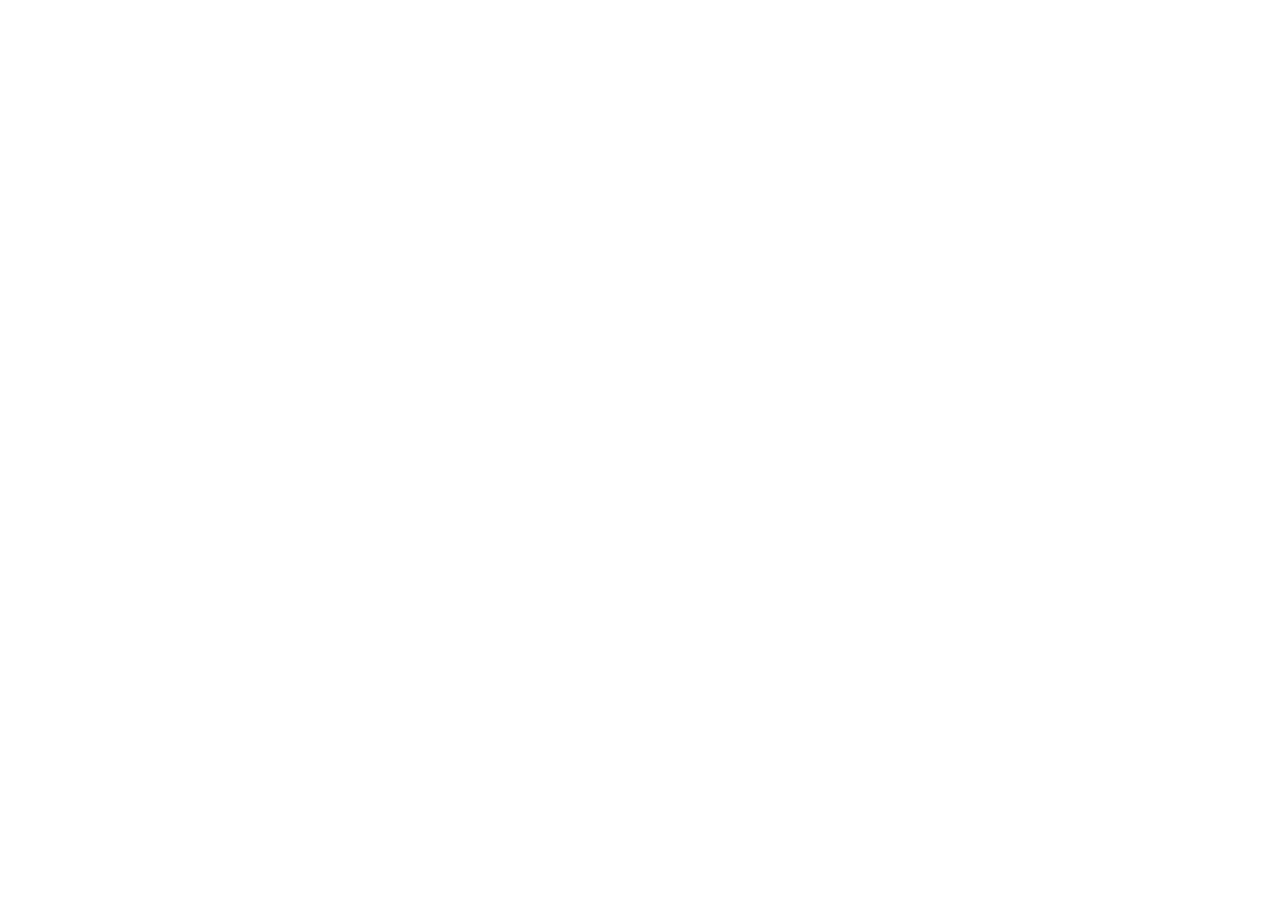
==== static/index.html @ ea294d24 "feat: initial release of HackBridge v2.0 with full 12-phase parity, documentation and Streamlit clou" ====
<!doctype html>
<html lang="en">
  <head>
    <meta charset="UTF-8" />
    <link rel="icon" type="image/svg+xml" href="/vite.svg" />
    <meta name="viewport" content="width=device-width, initial-scale=1.0" />
    <title>HackBridge - Multi-Stakeholder Hackathon Platform</title>
    <link rel="preconnect" href="https://fonts.googleapis.com">
    <link rel="preconnect" href="https://fonts.gstatic.com" crossorigin>
    <link href="https://fonts.googleapis.com/css2?family=Inter:wght@300;400;500;600;700;800&display=swap" rel="stylesheet">
    <script type="module" crossorigin src="/assets/index-BT5tP_Vg.js"></script>
    <link rel="stylesheet" crossorigin href="/assets/index-Bixvd-1F.css">
  </head>
  <body class="bg-slate-50 text-slate-900 antialiased font-sans">
    <div id="root"></div>
  </body>
</html>
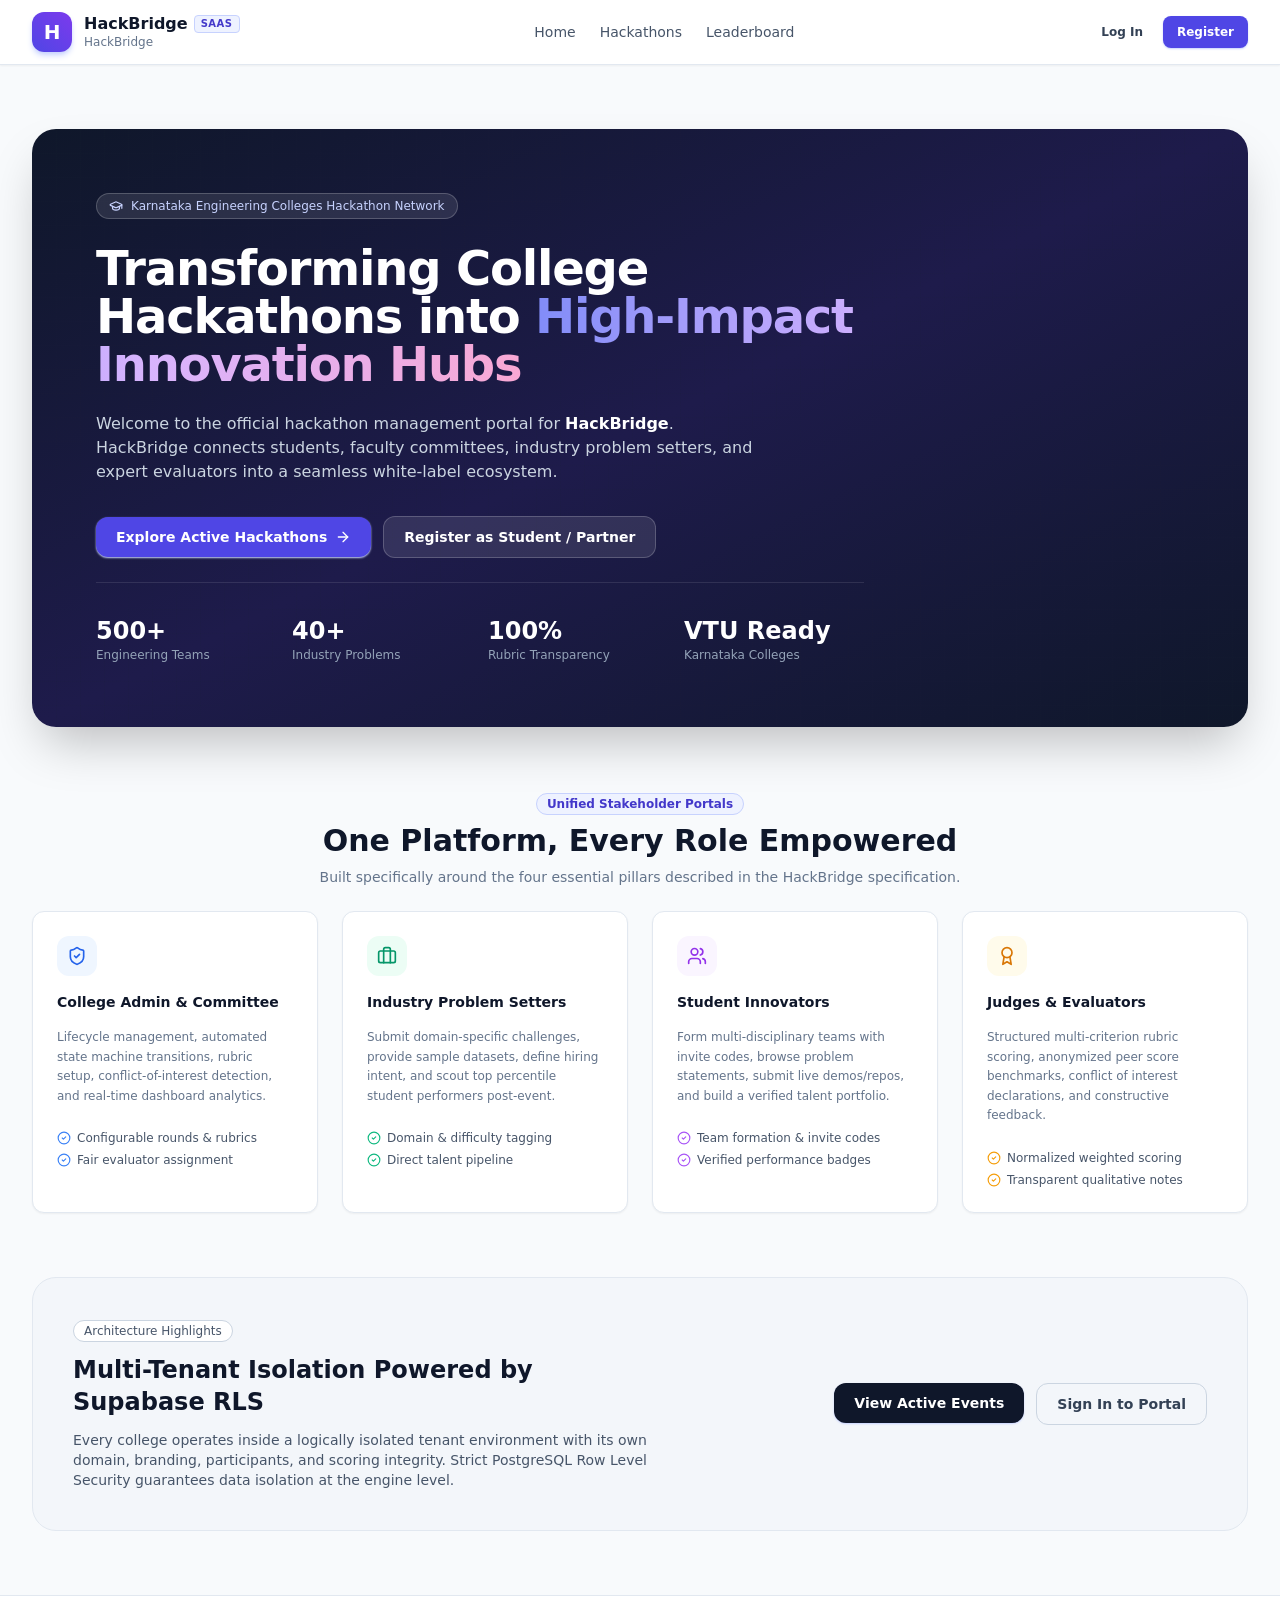
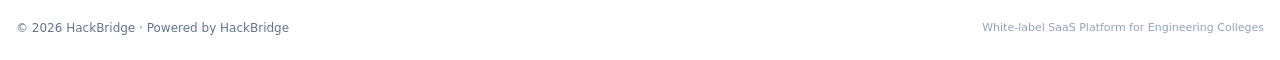
==== commit 40b7c492: "feat: make Streamlit app pure full-screen and resolve relative static assets" ====
--- a/static/index.html
+++ b/static/index.html
@@ -8,8 +8,8 @@
     <link rel="preconnect" href="https://fonts.googleapis.com">
     <link rel="preconnect" href="https://fonts.gstatic.com" crossorigin>
     <link href="https://fonts.googleapis.com/css2?family=Inter:wght@300;400;500;600;700;800&display=swap" rel="stylesheet">
-    <script type="module" crossorigin src="/assets/index-BT5tP_Vg.js"></script>
-    <link rel="stylesheet" crossorigin href="/assets/index-Bixvd-1F.css">
+    <script type="module" crossorigin src="./assets/index-COzjafPI.js"></script>
+    <link rel="stylesheet" crossorigin href="./assets/index-Bixvd-1F.css">
   </head>
   <body class="bg-slate-50 text-slate-900 antialiased font-sans">
     <div id="root"></div>
--- a/static/assets/index-Bixvd-1F.css
+++ b/static/assets/index-Bixvd-1F.css
@@ -0,0 +1 @@
+*,:before,:after{--tw-border-spacing-x: 0;--tw-border-spacing-y: 0;--tw-translate-x: 0;--tw-translate-y: 0;--tw-rotate: 0;--tw-skew-x: 0;--tw-skew-y: 0;--tw-scale-x: 1;--tw-scale-y: 1;--tw-pan-x: ;--tw-pan-y: ;--tw-pinch-zoom: ;--tw-scroll-snap-strictness: proximity;--tw-gradient-from-position: ;--tw-gradient-via-position: ;--tw-gradient-to-position: ;--tw-ordinal: ;--tw-slashed-zero: ;--tw-numeric-figure: ;--tw-numeric-spacing: ;--tw-numeric-fraction: ;--tw-ring-inset: ;--tw-ring-offset-width: 0px;--tw-ring-offset-color: #fff;--tw-ring-color: rgb(59 130 246 / .5);--tw-ring-offset-shadow: 0 0 #0000;--tw-ring-shadow: 0 0 #0000;--tw-shadow: 0 0 #0000;--tw-shadow-colored: 0 0 #0000;--tw-blur: ;--tw-brightness: ;--tw-contrast: ;--tw-grayscale: ;--tw-hue-rotate: ;--tw-invert: ;--tw-saturate: ;--tw-sepia: ;--tw-drop-shadow: ;--tw-backdrop-blur: ;--tw-backdrop-brightness: ;--tw-backdrop-contrast: ;--tw-backdrop-grayscale: ;--tw-backdrop-hue-rotate: ;--tw-backdrop-invert: ;--tw-backdrop-opacity: ;--tw-backdrop-saturate: ;--tw-backdrop-sepia: ;--tw-contain-size: ;--tw-contain-layout: ;--tw-contain-paint: ;--tw-contain-style: }::backdrop{--tw-border-spacing-x: 0;--tw-border-spacing-y: 0;--tw-translate-x: 0;--tw-translate-y: 0;--tw-rotate: 0;--tw-skew-x: 0;--tw-skew-y: 0;--tw-scale-x: 1;--tw-scale-y: 1;--tw-pan-x: ;--tw-pan-y: ;--tw-pinch-zoom: ;--tw-scroll-snap-strictness: proximity;--tw-gradient-from-position: ;--tw-gradient-via-position: ;--tw-gradient-to-position: ;--tw-ordinal: ;--tw-slashed-zero: ;--tw-numeric-figure: ;--tw-numeric-spacing: ;--tw-numeric-fraction: ;--tw-ring-inset: ;--tw-ring-offset-width: 0px;--tw-ring-offset-color: #fff;--tw-ring-color: rgb(59 130 246 / .5);--tw-ring-offset-shadow: 0 0 #0000;--tw-ring-shadow: 0 0 #0000;--tw-shadow: 0 0 #0000;--tw-shadow-colored: 0 0 #0000;--tw-blur: ;--tw-brightness: ;--tw-contrast: ;--tw-grayscale: ;--tw-hue-rotate: ;--tw-invert: ;--tw-saturate: ;--tw-sepia: ;--tw-drop-shadow: ;--tw-backdrop-blur: ;--tw-backdrop-brightness: ;--tw-backdrop-contrast: ;--tw-backdrop-grayscale: ;--tw-backdrop-hue-rotate: ;--tw-backdrop-invert: ;--tw-backdrop-opacity: ;--tw-backdrop-saturate: ;--tw-backdrop-sepia: ;--tw-contain-size: ;--tw-contain-layout: ;--tw-contain-paint: ;--tw-contain-style: }*,:before,:after{box-sizing:border-box;border-width:0;border-style:solid;border-color:#e5e7eb}:before,:after{--tw-content: ""}html,:host{line-height:1.5;-webkit-text-size-adjust:100%;-moz-tab-size:4;-o-tab-size:4;tab-size:4;font-family:ui-sans-serif,system-ui,sans-serif,"Apple Color Emoji","Segoe UI Emoji",Segoe UI Symbol,"Noto Color Emoji";font-feature-settings:normal;font-variation-settings:normal;-webkit-tap-highlight-color:transparent}body{margin:0;line-height:inherit}hr{height:0;color:inherit;border-top-width:1px}abbr:where([title]){-webkit-text-decoration:underline dotted;text-decoration:underline dotted}h1,h2,h3,h4,h5,h6{font-size:inherit;font-weight:inherit}a{color:inherit;text-decoration:inherit}b,strong{font-weight:bolder}code,kbd,samp,pre{font-family:ui-monospace,SFMono-Regular,Menlo,Monaco,Consolas,Liberation Mono,Courier New,monospace;font-feature-settings:normal;font-variation-settings:normal;font-size:1em}small{font-size:80%}sub,sup{font-size:75%;line-height:0;position:relative;vertical-align:baseline}sub{bottom:-.25em}sup{top:-.5em}table{text-indent:0;border-color:inherit;border-collapse:collapse}button,input,optgroup,select,textarea{font-family:inherit;font-feature-settings:inherit;font-variation-settings:inherit;font-size:100%;font-weight:inherit;line-height:inherit;letter-spacing:inherit;color:inherit;margin:0;padding:0}button,select{text-transform:none}button,input:where([type=button]),input:where([type=reset]),input:where([type=submit]){-webkit-appearance:button;background-color:transparent;background-image:none}:-moz-focusring{outline:auto}:-moz-ui-invalid{box-shadow:none}progress{vertical-align:baseline}::-webkit-inner-spin-button,::-webkit-outer-spin-button{height:auto}[type=search]{-webkit-appearance:textfield;outline-offset:-2px}::-webkit-search-decoration{-webkit-appearance:none}::-webkit-file-upload-button{-webkit-appearance:button;font:inherit}summary{display:list-item}blockquote,dl,dd,h1,h2,h3,h4,h5,h6,hr,figure,p,pre{margin:0}fieldset{margin:0;padding:0}legend{padding:0}ol,ul,menu{list-style:none;margin:0;padding:0}dialog{padding:0}textarea{resize:vertical}input::-moz-placeholder,textarea::-moz-placeholder{opacity:1;color:#9ca3af}input::placeholder,textarea::placeholder{opacity:1;color:#9ca3af}button,[role=button]{cursor:pointer}:disabled{cursor:default}img,svg,video,canvas,audio,iframe,embed,object{display:block;vertical-align:middle}img,video{max-width:100%;height:auto}[hidden]:where(:not([hidden=until-found])){display:none}.pointer-events-none{pointer-events:none}.visible{visibility:visible}.static{position:static}.fixed{position:fixed}.absolute{position:absolute}.relative{position:relative}.sticky{position:sticky}.inset-0{top:0;right:0;bottom:0;left:0}.-left-\[31px\]{left:-31px}.-top-4{top:-1rem}.-top-5{top:-1.25rem}.left-0{left:0}.left-1\/2{left:50%}.left-3{left:.75rem}.right-0{right:0}.right-1{right:.25rem}.top-0{top:0}.top-1{top:.25rem}.top-2\.5{top:.625rem}.isolate{isolation:isolate}.z-10{z-index:10}.z-30{z-index:30}.z-40{z-index:40}.z-50{z-index:50}.order-1{order:1}.order-2{order:2}.order-3{order:3}.mx-auto{margin-left:auto;margin-right:auto}.-mt-2{margin-top:-.5rem}.-mt-4{margin-top:-1rem}.mb-0\.5{margin-bottom:.125rem}.mb-1{margin-bottom:.25rem}.mb-1\.5{margin-bottom:.375rem}.mb-2{margin-bottom:.5rem}.mb-2\.5{margin-bottom:.625rem}.mb-3{margin-bottom:.75rem}.mb-4{margin-bottom:1rem}.mb-5{margin-bottom:1.25rem}.mb-6{margin-bottom:1.5rem}.ml-1{margin-left:.25rem}.ml-3{margin-left:.75rem}.mr-1{margin-right:.25rem}.mr-1\.5{margin-right:.375rem}.mt-0\.5{margin-top:.125rem}.mt-1{margin-top:.25rem}.mt-1\.5{margin-top:.375rem}.mt-2{margin-top:.5rem}.mt-3{margin-top:.75rem}.mt-4{margin-top:1rem}.mt-6{margin-top:1.5rem}.line-clamp-1{overflow:hidden;display:-webkit-box;-webkit-box-orient:vertical;-webkit-line-clamp:1}.line-clamp-2{overflow:hidden;display:-webkit-box;-webkit-box-orient:vertical;-webkit-line-clamp:2}.line-clamp-3{overflow:hidden;display:-webkit-box;-webkit-box-orient:vertical;-webkit-line-clamp:3}.block{display:block}.inline-block{display:inline-block}.inline{display:inline}.flex{display:flex}.inline-flex{display:inline-flex}.table{display:table}.grid{display:grid}.hidden{display:none}.h-1{height:.25rem}.h-10{height:2.5rem}.h-11{height:2.75rem}.h-12{height:3rem}.h-14{height:3.5rem}.h-16{height:4rem}.h-2{height:.5rem}.h-2\.5{height:.625rem}.h-20{height:5rem}.h-3{height:.75rem}.h-3\.5{height:.875rem}.h-4{height:1rem}.h-5{height:1.25rem}.h-6{height:1.5rem}.h-7{height:1.75rem}.h-8{height:2rem}.h-9{height:2.25rem}.h-96{height:24rem}.h-\[18px\]{height:18px}.h-full{height:100%}.max-h-80{max-height:20rem}.max-h-96{max-height:24rem}.max-h-\[75vh\]{max-height:75vh}.max-h-\[90vh\]{max-height:90vh}.min-h-\[400px\]{min-height:400px}.min-h-\[60vh\]{min-height:60vh}.min-h-\[70vh\]{min-height:70vh}.min-h-\[75vh\]{min-height:75vh}.min-h-\[80vh\]{min-height:80vh}.min-h-\[85vh\]{min-height:85vh}.min-h-\[calc\(100vh-4rem\)\]{min-height:calc(100vh - 4rem)}.min-h-screen{min-height:100vh}.w-10{width:2.5rem}.w-11{width:2.75rem}.w-12{width:3rem}.w-14{width:3.5rem}.w-16{width:4rem}.w-2{width:.5rem}.w-2\.5{width:.625rem}.w-20{width:5rem}.w-3{width:.75rem}.w-3\.5{width:.875rem}.w-4{width:1rem}.w-48{width:12rem}.w-5{width:1.25rem}.w-52{width:13rem}.w-56{width:14rem}.w-6{width:1.5rem}.w-60{width:15rem}.w-64{width:16rem}.w-7{width:1.75rem}.w-8{width:2rem}.w-80{width:20rem}.w-9{width:2.25rem}.w-96{width:24rem}.w-full{width:100%}.w-px{width:1px}.min-w-0{min-width:0px}.min-w-\[18px\]{min-width:18px}.min-w-\[200px\]{min-width:200px}.min-w-\[220px\]{min-width:220px}.max-w-2xl{max-width:42rem}.max-w-3xl{max-width:48rem}.max-w-4xl{max-width:56rem}.max-w-5xl{max-width:64rem}.max-w-6xl{max-width:72rem}.max-w-7xl{max-width:80rem}.max-w-\[120px\]{max-width:120px}.max-w-\[200px\]{max-width:200px}.max-w-lg{max-width:32rem}.max-w-md{max-width:28rem}.max-w-sm{max-width:24rem}.max-w-xl{max-width:36rem}.max-w-xs{max-width:20rem}.flex-1{flex:1 1 0%}.flex-shrink-0,.shrink-0{flex-shrink:0}.-translate-x-1\/2{--tw-translate-x: -50%;transform:translate(var(--tw-translate-x),var(--tw-translate-y)) rotate(var(--tw-rotate)) skew(var(--tw-skew-x)) skewY(var(--tw-skew-y)) scaleX(var(--tw-scale-x)) scaleY(var(--tw-scale-y))}.scale-\[0\.99\]{--tw-scale-x: .99;--tw-scale-y: .99;transform:translate(var(--tw-translate-x),var(--tw-translate-y)) rotate(var(--tw-rotate)) skew(var(--tw-skew-x)) skewY(var(--tw-skew-y)) scaleX(var(--tw-scale-x)) scaleY(var(--tw-scale-y))}@keyframes pulse{50%{opacity:.5}}.animate-pulse{animation:pulse 2s cubic-bezier(.4,0,.6,1) infinite}@keyframes spin{to{transform:rotate(360deg)}}.animate-spin{animation:spin 1s linear infinite}.cursor-not-allowed{cursor:not-allowed}.cursor-pointer{cursor:pointer}.select-none{-webkit-user-select:none;-moz-user-select:none;user-select:none}.list-inside{list-style-position:inside}.list-disc{list-style-type:disc}.grid-cols-1{grid-template-columns:repeat(1,minmax(0,1fr))}.grid-cols-2{grid-template-columns:repeat(2,minmax(0,1fr))}.grid-cols-3{grid-template-columns:repeat(3,minmax(0,1fr))}.grid-cols-4{grid-template-columns:repeat(4,minmax(0,1fr))}.flex-row{flex-direction:row}.flex-col{flex-direction:column}.flex-wrap{flex-wrap:wrap}.items-start{align-items:flex-start}.items-end{align-items:flex-end}.items-center{align-items:center}.items-baseline{align-items:baseline}.justify-end{justify-content:flex-end}.justify-center{justify-content:center}.justify-between{justify-content:space-between}.gap-0\.5{gap:.125rem}.gap-1{gap:.25rem}.gap-1\.5{gap:.375rem}.gap-2{gap:.5rem}.gap-2\.5{gap:.625rem}.gap-3{gap:.75rem}.gap-4{gap:1rem}.gap-5{gap:1.25rem}.gap-6{gap:1.5rem}.gap-8{gap:2rem}.gap-x-3{-moz-column-gap:.75rem;column-gap:.75rem}.gap-x-4{-moz-column-gap:1rem;column-gap:1rem}.gap-x-6{-moz-column-gap:1.5rem;column-gap:1.5rem}.gap-y-1{row-gap:.25rem}.gap-y-1\.5{row-gap:.375rem}.space-y-0\.5>:not([hidden])~:not([hidden]){--tw-space-y-reverse: 0;margin-top:calc(.125rem * calc(1 - var(--tw-space-y-reverse)));margin-bottom:calc(.125rem * var(--tw-space-y-reverse))}.space-y-1>:not([hidden])~:not([hidden]){--tw-space-y-reverse: 0;margin-top:calc(.25rem * calc(1 - var(--tw-space-y-reverse)));margin-bottom:calc(.25rem * var(--tw-space-y-reverse))}.space-y-1\.5>:not([hidden])~:not([hidden]){--tw-space-y-reverse: 0;margin-top:calc(.375rem * calc(1 - var(--tw-space-y-reverse)));margin-bottom:calc(.375rem * var(--tw-space-y-reverse))}.space-y-16>:not([hidden])~:not([hidden]){--tw-space-y-reverse: 0;margin-top:calc(4rem * calc(1 - var(--tw-space-y-reverse)));margin-bottom:calc(4rem * var(--tw-space-y-reverse))}.space-y-2>:not([hidden])~:not([hidden]){--tw-space-y-reverse: 0;margin-top:calc(.5rem * calc(1 - var(--tw-space-y-reverse)));margin-bottom:calc(.5rem * var(--tw-space-y-reverse))}.space-y-3>:not([hidden])~:not([hidden]){--tw-space-y-reverse: 0;margin-top:calc(.75rem * calc(1 - var(--tw-space-y-reverse)));margin-bottom:calc(.75rem * var(--tw-space-y-reverse))}.space-y-4>:not([hidden])~:not([hidden]){--tw-space-y-reverse: 0;margin-top:calc(1rem * calc(1 - var(--tw-space-y-reverse)));margin-bottom:calc(1rem * var(--tw-space-y-reverse))}.space-y-5>:not([hidden])~:not([hidden]){--tw-space-y-reverse: 0;margin-top:calc(1.25rem * calc(1 - var(--tw-space-y-reverse)));margin-bottom:calc(1.25rem * var(--tw-space-y-reverse))}.space-y-6>:not([hidden])~:not([hidden]){--tw-space-y-reverse: 0;margin-top:calc(1.5rem * calc(1 - var(--tw-space-y-reverse)));margin-bottom:calc(1.5rem * var(--tw-space-y-reverse))}.space-y-8>:not([hidden])~:not([hidden]){--tw-space-y-reverse: 0;margin-top:calc(2rem * calc(1 - var(--tw-space-y-reverse)));margin-bottom:calc(2rem * var(--tw-space-y-reverse))}.divide-y>:not([hidden])~:not([hidden]){--tw-divide-y-reverse: 0;border-top-width:calc(1px * calc(1 - var(--tw-divide-y-reverse)));border-bottom-width:calc(1px * var(--tw-divide-y-reverse))}.divide-slate-100>:not([hidden])~:not([hidden]){--tw-divide-opacity: 1;border-color:rgb(241 245 249 / var(--tw-divide-opacity, 1))}.self-center{align-self:center}.overflow-hidden{overflow:hidden}.overflow-x-auto{overflow-x:auto}.overflow-y-auto{overflow-y:auto}.truncate{overflow:hidden;text-overflow:ellipsis;white-space:nowrap}.whitespace-nowrap{white-space:nowrap}.whitespace-pre-line{white-space:pre-line}.whitespace-pre-wrap{white-space:pre-wrap}.break-words{overflow-wrap:break-word}.rounded{border-radius:.25rem}.rounded-2xl{border-radius:1rem}.rounded-3xl{border-radius:1.5rem}.rounded-full{border-radius:9999px}.rounded-lg{border-radius:.5rem}.rounded-md{border-radius:.375rem}.rounded-xl{border-radius:.75rem}.border{border-width:1px}.border-0{border-width:0px}.border-2{border-width:2px}.border-4{border-width:4px}.border-b{border-bottom-width:1px}.border-b-2{border-bottom-width:2px}.border-l{border-left-width:1px}.border-l-2{border-left-width:2px}.border-r{border-right-width:1px}.border-t{border-top-width:1px}.border-dashed{border-style:dashed}.border-amber-100{--tw-border-opacity: 1;border-color:rgb(254 243 199 / var(--tw-border-opacity, 1))}.border-amber-200{--tw-border-opacity: 1;border-color:rgb(253 230 138 / var(--tw-border-opacity, 1))}.border-amber-200\/70{border-color:#fde68ab3}.border-amber-200\/80{border-color:#fde68acc}.border-amber-300{--tw-border-opacity: 1;border-color:rgb(252 211 77 / var(--tw-border-opacity, 1))}.border-amber-400{--tw-border-opacity: 1;border-color:rgb(251 191 36 / var(--tw-border-opacity, 1))}.border-amber-500{--tw-border-opacity: 1;border-color:rgb(245 158 11 / var(--tw-border-opacity, 1))}.border-amber-500\/30{border-color:#f59e0b4d}.border-amber-600\/30{border-color:#d977064d}.border-blue-200{--tw-border-opacity: 1;border-color:rgb(191 219 254 / var(--tw-border-opacity, 1))}.border-blue-500\/30{border-color:#3b82f64d}.border-current{border-color:currentColor}.border-emerald-100{--tw-border-opacity: 1;border-color:rgb(209 250 229 / var(--tw-border-opacity, 1))}.border-emerald-200{--tw-border-opacity: 1;border-color:rgb(167 243 208 / var(--tw-border-opacity, 1))}.border-emerald-200\/60{border-color:#a7f3d099}.border-emerald-300{--tw-border-opacity: 1;border-color:rgb(110 231 183 / var(--tw-border-opacity, 1))}.border-emerald-500\/30{border-color:#10b9814d}.border-emerald-600{--tw-border-opacity: 1;border-color:rgb(5 150 105 / var(--tw-border-opacity, 1))}.border-gray-200{--tw-border-opacity: 1;border-color:rgb(229 231 235 / var(--tw-border-opacity, 1))}.border-gray-300{--tw-border-opacity: 1;border-color:rgb(209 213 219 / var(--tw-border-opacity, 1))}.border-indigo-100{--tw-border-opacity: 1;border-color:rgb(224 231 255 / var(--tw-border-opacity, 1))}.border-indigo-200{--tw-border-opacity: 1;border-color:rgb(199 210 254 / var(--tw-border-opacity, 1))}.border-indigo-300{--tw-border-opacity: 1;border-color:rgb(165 180 252 / var(--tw-border-opacity, 1))}.border-indigo-500{--tw-border-opacity: 1;border-color:rgb(99 102 241 / var(--tw-border-opacity, 1))}.border-indigo-600{--tw-border-opacity: 1;border-color:rgb(79 70 229 / var(--tw-border-opacity, 1))}.border-purple-200{--tw-border-opacity: 1;border-color:rgb(233 213 255 / var(--tw-border-opacity, 1))}.border-rose-200{--tw-border-opacity: 1;border-color:rgb(254 205 211 / var(--tw-border-opacity, 1))}.border-rose-300{--tw-border-opacity: 1;border-color:rgb(253 164 175 / var(--tw-border-opacity, 1))}.border-rose-500\/30{border-color:#f43f5e4d}.border-rose-600{--tw-border-opacity: 1;border-color:rgb(225 29 72 / var(--tw-border-opacity, 1))}.border-slate-100{--tw-border-opacity: 1;border-color:rgb(241 245 249 / var(--tw-border-opacity, 1))}.border-slate-200{--tw-border-opacity: 1;border-color:rgb(226 232 240 / var(--tw-border-opacity, 1))}.border-slate-200\/80{border-color:#e2e8f0cc}.border-slate-200\/90{border-color:#e2e8f0e6}.border-slate-300{--tw-border-opacity: 1;border-color:rgb(203 213 225 / var(--tw-border-opacity, 1))}.border-slate-400{--tw-border-opacity: 1;border-color:rgb(148 163 184 / var(--tw-border-opacity, 1))}.border-slate-600{--tw-border-opacity: 1;border-color:rgb(71 85 105 / var(--tw-border-opacity, 1))}.border-slate-800{--tw-border-opacity: 1;border-color:rgb(30 41 59 / var(--tw-border-opacity, 1))}.border-transparent{border-color:transparent}.border-white{--tw-border-opacity: 1;border-color:rgb(255 255 255 / var(--tw-border-opacity, 1))}.border-white\/10{border-color:#ffffff1a}.border-white\/15{border-color:#ffffff26}.border-white\/20{border-color:#fff3}.border-white\/30{border-color:#ffffff4d}.border-t-transparent{border-top-color:transparent}.bg-amber-100{--tw-bg-opacity: 1;background-color:rgb(254 243 199 / var(--tw-bg-opacity, 1))}.bg-amber-100\/80{background-color:#fef3c7cc}.bg-amber-100\/90{background-color:#fef3c7e6}.bg-amber-50{--tw-bg-opacity: 1;background-color:rgb(255 251 235 / var(--tw-bg-opacity, 1))}.bg-amber-50\/20{background-color:#fffbeb33}.bg-amber-50\/50{background-color:#fffbeb80}.bg-amber-500{--tw-bg-opacity: 1;background-color:rgb(245 158 11 / var(--tw-bg-opacity, 1))}.bg-amber-500\/10{background-color:#f59e0b1a}.bg-amber-600{--tw-bg-opacity: 1;background-color:rgb(217 119 6 / var(--tw-bg-opacity, 1))}.bg-amber-700\/10{background-color:#b453091a}.bg-blue-50{--tw-bg-opacity: 1;background-color:rgb(239 246 255 / var(--tw-bg-opacity, 1))}.bg-blue-500\/10{background-color:#3b82f61a}.bg-emerald-100{--tw-bg-opacity: 1;background-color:rgb(209 250 229 / var(--tw-bg-opacity, 1))}.bg-emerald-50{--tw-bg-opacity: 1;background-color:rgb(236 253 245 / var(--tw-bg-opacity, 1))}.bg-emerald-50\/40{background-color:#ecfdf566}.bg-emerald-500{--tw-bg-opacity: 1;background-color:rgb(16 185 129 / var(--tw-bg-opacity, 1))}.bg-emerald-500\/20{background-color:#10b98133}.bg-emerald-600{--tw-bg-opacity: 1;background-color:rgb(5 150 105 / var(--tw-bg-opacity, 1))}.bg-gray-100{--tw-bg-opacity: 1;background-color:rgb(243 244 246 / var(--tw-bg-opacity, 1))}.bg-gray-200{--tw-bg-opacity: 1;background-color:rgb(229 231 235 / var(--tw-bg-opacity, 1))}.bg-gray-50\/50{background-color:#f9fafb80}.bg-indigo-100{--tw-bg-opacity: 1;background-color:rgb(224 231 255 / var(--tw-bg-opacity, 1))}.bg-indigo-50{--tw-bg-opacity: 1;background-color:rgb(238 242 255 / var(--tw-bg-opacity, 1))}.bg-indigo-50\/20{background-color:#eef2ff33}.bg-indigo-50\/40{background-color:#eef2ff66}.bg-indigo-50\/50{background-color:#eef2ff80}.bg-indigo-50\/60{background-color:#eef2ff99}.bg-indigo-50\/70{background-color:#eef2ffb3}.bg-indigo-50\/80{background-color:#eef2ffcc}.bg-indigo-500{--tw-bg-opacity: 1;background-color:rgb(99 102 241 / var(--tw-bg-opacity, 1))}.bg-indigo-500\/10{background-color:#6366f11a}.bg-indigo-600{--tw-bg-opacity: 1;background-color:rgb(79 70 229 / var(--tw-bg-opacity, 1))}.bg-purple-100{--tw-bg-opacity: 1;background-color:rgb(243 232 255 / var(--tw-bg-opacity, 1))}.bg-purple-50{--tw-bg-opacity: 1;background-color:rgb(250 245 255 / var(--tw-bg-opacity, 1))}.bg-rose-100{--tw-bg-opacity: 1;background-color:rgb(255 228 230 / var(--tw-bg-opacity, 1))}.bg-rose-50{--tw-bg-opacity: 1;background-color:rgb(255 241 242 / var(--tw-bg-opacity, 1))}.bg-rose-50\/50{background-color:#fff1f280}.bg-rose-600{--tw-bg-opacity: 1;background-color:rgb(225 29 72 / var(--tw-bg-opacity, 1))}.bg-slate-100{--tw-bg-opacity: 1;background-color:rgb(241 245 249 / var(--tw-bg-opacity, 1))}.bg-slate-100\/70{background-color:#f1f5f9b3}.bg-slate-200{--tw-bg-opacity: 1;background-color:rgb(226 232 240 / var(--tw-bg-opacity, 1))}.bg-slate-300{--tw-bg-opacity: 1;background-color:rgb(203 213 225 / var(--tw-bg-opacity, 1))}.bg-slate-50{--tw-bg-opacity: 1;background-color:rgb(248 250 252 / var(--tw-bg-opacity, 1))}.bg-slate-50\/50{background-color:#f8fafc80}.bg-slate-50\/60{background-color:#f8fafc99}.bg-slate-50\/80{background-color:#f8fafccc}.bg-slate-800{--tw-bg-opacity: 1;background-color:rgb(30 41 59 / var(--tw-bg-opacity, 1))}.bg-slate-900{--tw-bg-opacity: 1;background-color:rgb(15 23 42 / var(--tw-bg-opacity, 1))}.bg-slate-900\/50{background-color:#0f172a80}.bg-slate-900\/60{background-color:#0f172a99}.bg-slate-950{--tw-bg-opacity: 1;background-color:rgb(2 6 23 / var(--tw-bg-opacity, 1))}.bg-transparent{background-color:transparent}.bg-white{--tw-bg-opacity: 1;background-color:rgb(255 255 255 / var(--tw-bg-opacity, 1))}.bg-white\/10{background-color:#ffffff1a}.bg-white\/20{background-color:#fff3}.bg-white\/5{background-color:#ffffff0d}.bg-white\/95{background-color:#fffffff2}.bg-\[linear-gradient\(to_right\,\#1f293710_1px\,transparent_1px\)\,linear-gradient\(to_bottom\,\#1f293710_1px\,transparent_1px\)\]{background-image:linear-gradient(to right,#1f293710 1px,transparent 1px),linear-gradient(to bottom,#1f293710 1px,transparent 1px)}.bg-gradient-to-b{background-image:linear-gradient(to bottom,var(--tw-gradient-stops))}.bg-gradient-to-br{background-image:linear-gradient(to bottom right,var(--tw-gradient-stops))}.bg-gradient-to-r{background-image:linear-gradient(to right,var(--tw-gradient-stops))}.bg-gradient-to-tr{background-image:linear-gradient(to top right,var(--tw-gradient-stops))}.from-amber-400{--tw-gradient-from: #fbbf24 var(--tw-gradient-from-position);--tw-gradient-to: rgb(251 191 36 / 0) var(--tw-gradient-to-position);--tw-gradient-stops: var(--tw-gradient-from), var(--tw-gradient-to)}.from-amber-500{--tw-gradient-from: #f59e0b var(--tw-gradient-from-position);--tw-gradient-to: rgb(245 158 11 / 0) var(--tw-gradient-to-position);--tw-gradient-stops: var(--tw-gradient-from), var(--tw-gradient-to)}.from-amber-500\/10{--tw-gradient-from: rgb(245 158 11 / .1) var(--tw-gradient-from-position);--tw-gradient-to: rgb(245 158 11 / 0) var(--tw-gradient-to-position);--tw-gradient-stops: var(--tw-gradient-from), var(--tw-gradient-to)}.from-indigo-400{--tw-gradient-from: #818cf8 var(--tw-gradient-from-position);--tw-gradient-to: rgb(129 140 248 / 0) var(--tw-gradient-to-position);--tw-gradient-stops: var(--tw-gradient-from), var(--tw-gradient-to)}.from-indigo-50{--tw-gradient-from: #eef2ff var(--tw-gradient-from-position);--tw-gradient-to: rgb(238 242 255 / 0) var(--tw-gradient-to-position);--tw-gradient-stops: var(--tw-gradient-from), var(--tw-gradient-to)}.from-indigo-50\/70{--tw-gradient-from: rgb(238 242 255 / .7) var(--tw-gradient-from-position);--tw-gradient-to: rgb(238 242 255 / 0) var(--tw-gradient-to-position);--tw-gradient-stops: var(--tw-gradient-from), var(--tw-gradient-to)}.from-indigo-500{--tw-gradient-from: #6366f1 var(--tw-gradient-from-position);--tw-gradient-to: rgb(99 102 241 / 0) var(--tw-gradient-to-position);--tw-gradient-stops: var(--tw-gradient-from), var(--tw-gradient-to)}.from-indigo-600{--tw-gradient-from: #4f46e5 var(--tw-gradient-from-position);--tw-gradient-to: rgb(79 70 229 / 0) var(--tw-gradient-to-position);--tw-gradient-stops: var(--tw-gradient-from), var(--tw-gradient-to)}.from-indigo-900{--tw-gradient-from: #312e81 var(--tw-gradient-from-position);--tw-gradient-to: rgb(49 46 129 / 0) var(--tw-gradient-to-position);--tw-gradient-stops: var(--tw-gradient-from), var(--tw-gradient-to)}.from-slate-900{--tw-gradient-from: #0f172a var(--tw-gradient-from-position);--tw-gradient-to: rgb(15 23 42 / 0) var(--tw-gradient-to-position);--tw-gradient-stops: var(--tw-gradient-from), var(--tw-gradient-to)}.via-indigo-800{--tw-gradient-to: rgb(55 48 163 / 0) var(--tw-gradient-to-position);--tw-gradient-stops: var(--tw-gradient-from), #3730a3 var(--tw-gradient-via-position), var(--tw-gradient-to)}.via-indigo-950{--tw-gradient-to: rgb(30 27 75 / 0) var(--tw-gradient-to-position);--tw-gradient-stops: var(--tw-gradient-from), #1e1b4b var(--tw-gradient-via-position), var(--tw-gradient-to)}.via-purple-300{--tw-gradient-to: rgb(216 180 254 / 0) var(--tw-gradient-to-position);--tw-gradient-stops: var(--tw-gradient-from), #d8b4fe var(--tw-gradient-via-position), var(--tw-gradient-to)}.via-white{--tw-gradient-to: rgb(255 255 255 / 0) var(--tw-gradient-to-position);--tw-gradient-stops: var(--tw-gradient-from), #fff var(--tw-gradient-via-position), var(--tw-gradient-to)}.to-amber-400{--tw-gradient-to: #fbbf24 var(--tw-gradient-to-position)}.to-amber-50\/40{--tw-gradient-to: rgb(255 251 235 / .4) var(--tw-gradient-to-position)}.to-amber-500{--tw-gradient-to: #f59e0b var(--tw-gradient-to-position)}.to-amber-600{--tw-gradient-to: #d97706 var(--tw-gradient-to-position)}.to-indigo-950{--tw-gradient-to: #1e1b4b var(--tw-gradient-to-position)}.to-pink-300{--tw-gradient-to: #f9a8d4 var(--tw-gradient-to-position)}.to-purple-50\/50{--tw-gradient-to: rgb(250 245 255 / .5) var(--tw-gradient-to-position)}.to-slate-900{--tw-gradient-to: #0f172a var(--tw-gradient-to-position)}.to-violet-600{--tw-gradient-to: #7c3aed var(--tw-gradient-to-position)}.to-white{--tw-gradient-to: #fff var(--tw-gradient-to-position)}.bg-\[size\:24px_24px\]{background-size:24px 24px}.bg-clip-text{-webkit-background-clip:text;background-clip:text}.object-cover{-o-object-fit:cover;object-fit:cover}.p-0{padding:0}.p-1{padding:.25rem}.p-1\.5{padding:.375rem}.p-10{padding:2.5rem}.p-12{padding:3rem}.p-16{padding:4rem}.p-2{padding:.5rem}.p-2\.5{padding:.625rem}.p-3{padding:.75rem}.p-3\.5{padding:.875rem}.p-4{padding:1rem}.p-5{padding:1.25rem}.p-6{padding:1.5rem}.p-7{padding:1.75rem}.p-8{padding:2rem}.px-1{padding-left:.25rem;padding-right:.25rem}.px-1\.5{padding-left:.375rem;padding-right:.375rem}.px-2{padding-left:.5rem;padding-right:.5rem}.px-2\.5{padding-left:.625rem;padding-right:.625rem}.px-3{padding-left:.75rem;padding-right:.75rem}.px-3\.5{padding-left:.875rem;padding-right:.875rem}.px-4{padding-left:1rem;padding-right:1rem}.px-5{padding-left:1.25rem;padding-right:1.25rem}.px-6{padding-left:1.5rem;padding-right:1.5rem}.py-0\.5{padding-top:.125rem;padding-bottom:.125rem}.py-1{padding-top:.25rem;padding-bottom:.25rem}.py-1\.5{padding-top:.375rem;padding-bottom:.375rem}.py-12{padding-top:3rem;padding-bottom:3rem}.py-16{padding-top:4rem;padding-bottom:4rem}.py-2{padding-top:.5rem;padding-bottom:.5rem}.py-2\.5{padding-top:.625rem;padding-bottom:.625rem}.py-3{padding-top:.75rem;padding-bottom:.75rem}.py-3\.5{padding-top:.875rem;padding-bottom:.875rem}.py-4{padding-top:1rem;padding-bottom:1rem}.py-6{padding-top:1.5rem;padding-bottom:1.5rem}.py-8{padding-top:2rem;padding-bottom:2rem}.pb-1{padding-bottom:.25rem}.pb-12{padding-bottom:3rem}.pb-16{padding-bottom:4rem}.pb-2{padding-bottom:.5rem}.pb-20{padding-bottom:5rem}.pb-3{padding-bottom:.75rem}.pb-4{padding-bottom:1rem}.pb-5{padding-bottom:1.25rem}.pb-6{padding-bottom:1.5rem}.pl-3{padding-left:.75rem}.pl-6{padding-left:1.5rem}.pl-8{padding-left:2rem}.pl-9{padding-left:2.25rem}.pt-0{padding-top:0}.pt-1{padding-top:.25rem}.pt-2{padding-top:.5rem}.pt-3{padding-top:.75rem}.pt-4{padding-top:1rem}.pt-5{padding-top:1.25rem}.pt-8{padding-top:2rem}.text-left{text-align:left}.text-center{text-align:center}.text-right{text-align:right}.font-mono{font-family:ui-monospace,SFMono-Regular,Menlo,Monaco,Consolas,Liberation Mono,Courier New,monospace}.font-sans{font-family:ui-sans-serif,system-ui,sans-serif,"Apple Color Emoji","Segoe UI Emoji",Segoe UI Symbol,"Noto Color Emoji"}.text-2xl{font-size:1.5rem;line-height:2rem}.text-3xl{font-size:1.875rem;line-height:2.25rem}.text-\[10px\]{font-size:10px}.text-\[11px\]{font-size:11px}.text-\[9px\]{font-size:9px}.text-base{font-size:1rem;line-height:1.5rem}.text-lg{font-size:1.125rem;line-height:1.75rem}.text-sm{font-size:.875rem;line-height:1.25rem}.text-xl{font-size:1.25rem;line-height:1.75rem}.text-xs{font-size:.75rem;line-height:1rem}.font-black{font-weight:900}.font-bold{font-weight:700}.font-extrabold{font-weight:800}.font-medium{font-weight:500}.font-normal{font-weight:400}.font-semibold{font-weight:600}.uppercase{text-transform:uppercase}.capitalize{text-transform:capitalize}.italic{font-style:italic}.leading-none{line-height:1}.leading-relaxed{line-height:1.625}.leading-snug{line-height:1.375}.leading-tight{line-height:1.25}.tracking-tight{letter-spacing:-.025em}.tracking-wider{letter-spacing:.05em}.tracking-widest{letter-spacing:.1em}.text-amber-300{--tw-text-opacity: 1;color:rgb(252 211 77 / var(--tw-text-opacity, 1))}.text-amber-400{--tw-text-opacity: 1;color:rgb(251 191 36 / var(--tw-text-opacity, 1))}.text-amber-500{--tw-text-opacity: 1;color:rgb(245 158 11 / var(--tw-text-opacity, 1))}.text-amber-600{--tw-text-opacity: 1;color:rgb(217 119 6 / var(--tw-text-opacity, 1))}.text-amber-700{--tw-text-opacity: 1;color:rgb(180 83 9 / var(--tw-text-opacity, 1))}.text-amber-800{--tw-text-opacity: 1;color:rgb(146 64 14 / var(--tw-text-opacity, 1))}.text-amber-900{--tw-text-opacity: 1;color:rgb(120 53 15 / var(--tw-text-opacity, 1))}.text-blue-300{--tw-text-opacity: 1;color:rgb(147 197 253 / var(--tw-text-opacity, 1))}.text-blue-500{--tw-text-opacity: 1;color:rgb(59 130 246 / var(--tw-text-opacity, 1))}.text-blue-600{--tw-text-opacity: 1;color:rgb(37 99 235 / var(--tw-text-opacity, 1))}.text-blue-700{--tw-text-opacity: 1;color:rgb(29 78 216 / var(--tw-text-opacity, 1))}.text-emerald-300{--tw-text-opacity: 1;color:rgb(110 231 183 / var(--tw-text-opacity, 1))}.text-emerald-400{--tw-text-opacity: 1;color:rgb(52 211 153 / var(--tw-text-opacity, 1))}.text-emerald-500{--tw-text-opacity: 1;color:rgb(16 185 129 / var(--tw-text-opacity, 1))}.text-emerald-600{--tw-text-opacity: 1;color:rgb(5 150 105 / var(--tw-text-opacity, 1))}.text-emerald-700{--tw-text-opacity: 1;color:rgb(4 120 87 / var(--tw-text-opacity, 1))}.text-emerald-800{--tw-text-opacity: 1;color:rgb(6 95 70 / var(--tw-text-opacity, 1))}.text-emerald-900{--tw-text-opacity: 1;color:rgb(6 78 59 / var(--tw-text-opacity, 1))}.text-emerald-950{--tw-text-opacity: 1;color:rgb(2 44 34 / var(--tw-text-opacity, 1))}.text-gray-400{--tw-text-opacity: 1;color:rgb(156 163 175 / var(--tw-text-opacity, 1))}.text-gray-500{--tw-text-opacity: 1;color:rgb(107 114 128 / var(--tw-text-opacity, 1))}.text-gray-600{--tw-text-opacity: 1;color:rgb(75 85 99 / var(--tw-text-opacity, 1))}.text-gray-700{--tw-text-opacity: 1;color:rgb(55 65 81 / var(--tw-text-opacity, 1))}.text-gray-800{--tw-text-opacity: 1;color:rgb(31 41 55 / var(--tw-text-opacity, 1))}.text-gray-900{--tw-text-opacity: 1;color:rgb(17 24 39 / var(--tw-text-opacity, 1))}.text-indigo-200{--tw-text-opacity: 1;color:rgb(199 210 254 / var(--tw-text-opacity, 1))}.text-indigo-300{--tw-text-opacity: 1;color:rgb(165 180 252 / var(--tw-text-opacity, 1))}.text-indigo-400{--tw-text-opacity: 1;color:rgb(129 140 248 / var(--tw-text-opacity, 1))}.text-indigo-500{--tw-text-opacity: 1;color:rgb(99 102 241 / var(--tw-text-opacity, 1))}.text-indigo-600{--tw-text-opacity: 1;color:rgb(79 70 229 / var(--tw-text-opacity, 1))}.text-indigo-700{--tw-text-opacity: 1;color:rgb(67 56 202 / var(--tw-text-opacity, 1))}.text-indigo-800{--tw-text-opacity: 1;color:rgb(55 48 163 / var(--tw-text-opacity, 1))}.text-indigo-950{--tw-text-opacity: 1;color:rgb(30 27 75 / var(--tw-text-opacity, 1))}.text-purple-500{--tw-text-opacity: 1;color:rgb(168 85 247 / var(--tw-text-opacity, 1))}.text-purple-600{--tw-text-opacity: 1;color:rgb(147 51 234 / var(--tw-text-opacity, 1))}.text-purple-700{--tw-text-opacity: 1;color:rgb(126 34 206 / var(--tw-text-opacity, 1))}.text-purple-800{--tw-text-opacity: 1;color:rgb(107 33 168 / var(--tw-text-opacity, 1))}.text-red-600{--tw-text-opacity: 1;color:rgb(220 38 38 / var(--tw-text-opacity, 1))}.text-rose-300{--tw-text-opacity: 1;color:rgb(253 164 175 / var(--tw-text-opacity, 1))}.text-rose-500{--tw-text-opacity: 1;color:rgb(244 63 94 / var(--tw-text-opacity, 1))}.text-rose-600{--tw-text-opacity: 1;color:rgb(225 29 72 / var(--tw-text-opacity, 1))}.text-rose-700{--tw-text-opacity: 1;color:rgb(190 18 60 / var(--tw-text-opacity, 1))}.text-rose-800{--tw-text-opacity: 1;color:rgb(159 18 57 / var(--tw-text-opacity, 1))}.text-rose-900{--tw-text-opacity: 1;color:rgb(136 19 55 / var(--tw-text-opacity, 1))}.text-slate-200{--tw-text-opacity: 1;color:rgb(226 232 240 / var(--tw-text-opacity, 1))}.text-slate-300{--tw-text-opacity: 1;color:rgb(203 213 225 / var(--tw-text-opacity, 1))}.text-slate-400{--tw-text-opacity: 1;color:rgb(148 163 184 / var(--tw-text-opacity, 1))}.text-slate-500{--tw-text-opacity: 1;color:rgb(100 116 139 / var(--tw-text-opacity, 1))}.text-slate-600{--tw-text-opacity: 1;color:rgb(71 85 105 / var(--tw-text-opacity, 1))}.text-slate-700{--tw-text-opacity: 1;color:rgb(51 65 85 / var(--tw-text-opacity, 1))}.text-slate-800{--tw-text-opacity: 1;color:rgb(30 41 59 / var(--tw-text-opacity, 1))}.text-slate-900{--tw-text-opacity: 1;color:rgb(15 23 42 / var(--tw-text-opacity, 1))}.text-transparent{color:transparent}.text-white{--tw-text-opacity: 1;color:rgb(255 255 255 / var(--tw-text-opacity, 1))}.underline{text-decoration-line:underline}.antialiased{-webkit-font-smoothing:antialiased;-moz-osx-font-smoothing:grayscale}.placeholder-slate-400::-moz-placeholder{--tw-placeholder-opacity: 1;color:rgb(148 163 184 / var(--tw-placeholder-opacity, 1))}.placeholder-slate-400::placeholder{--tw-placeholder-opacity: 1;color:rgb(148 163 184 / var(--tw-placeholder-opacity, 1))}.accent-indigo-600{accent-color:#4f46e5}.opacity-60{opacity:.6}.shadow-2xl{--tw-shadow: 0 25px 50px -12px rgb(0 0 0 / .25);--tw-shadow-colored: 0 25px 50px -12px var(--tw-shadow-color);box-shadow:var(--tw-ring-offset-shadow, 0 0 #0000),var(--tw-ring-shadow, 0 0 #0000),var(--tw-shadow)}.shadow-inner{--tw-shadow: inset 0 2px 4px 0 rgb(0 0 0 / .05);--tw-shadow-colored: inset 0 2px 4px 0 var(--tw-shadow-color);box-shadow:var(--tw-ring-offset-shadow, 0 0 #0000),var(--tw-ring-shadow, 0 0 #0000),var(--tw-shadow)}.shadow-lg{--tw-shadow: 0 10px 15px -3px rgb(0 0 0 / .1), 0 4px 6px -4px rgb(0 0 0 / .1);--tw-shadow-colored: 0 10px 15px -3px var(--tw-shadow-color), 0 4px 6px -4px var(--tw-shadow-color);box-shadow:var(--tw-ring-offset-shadow, 0 0 #0000),var(--tw-ring-shadow, 0 0 #0000),var(--tw-shadow)}.shadow-md{--tw-shadow: 0 4px 6px -1px rgb(0 0 0 / .1), 0 2px 4px -2px rgb(0 0 0 / .1);--tw-shadow-colored: 0 4px 6px -1px var(--tw-shadow-color), 0 2px 4px -2px var(--tw-shadow-color);box-shadow:var(--tw-ring-offset-shadow, 0 0 #0000),var(--tw-ring-shadow, 0 0 #0000),var(--tw-shadow)}.shadow-sm{--tw-shadow: 0 1px 2px 0 rgb(0 0 0 / .05);--tw-shadow-colored: 0 1px 2px 0 var(--tw-shadow-color);box-shadow:var(--tw-ring-offset-shadow, 0 0 #0000),var(--tw-ring-shadow, 0 0 #0000),var(--tw-shadow)}.shadow-xl{--tw-shadow: 0 20px 25px -5px rgb(0 0 0 / .1), 0 8px 10px -6px rgb(0 0 0 / .1);--tw-shadow-colored: 0 20px 25px -5px var(--tw-shadow-color), 0 8px 10px -6px var(--tw-shadow-color);box-shadow:var(--tw-ring-offset-shadow, 0 0 #0000),var(--tw-ring-shadow, 0 0 #0000),var(--tw-shadow)}.shadow-amber-200{--tw-shadow-color: #fde68a;--tw-shadow: var(--tw-shadow-colored)}.shadow-amber-300{--tw-shadow-color: #fcd34d;--tw-shadow: var(--tw-shadow-colored)}.shadow-amber-500\/10{--tw-shadow-color: rgb(245 158 11 / .1);--tw-shadow: var(--tw-shadow-colored)}.shadow-emerald-100{--tw-shadow-color: #d1fae5;--tw-shadow: var(--tw-shadow-colored)}.shadow-emerald-200{--tw-shadow-color: #a7f3d0;--tw-shadow: var(--tw-shadow-colored)}.shadow-indigo-200{--tw-shadow-color: #c7d2fe;--tw-shadow: var(--tw-shadow-colored)}.shadow-rose-200{--tw-shadow-color: #fecdd3;--tw-shadow: var(--tw-shadow-colored)}.outline{outline-style:solid}.ring-1{--tw-ring-offset-shadow: var(--tw-ring-inset) 0 0 0 var(--tw-ring-offset-width) var(--tw-ring-offset-color);--tw-ring-shadow: var(--tw-ring-inset) 0 0 0 calc(1px + var(--tw-ring-offset-width)) var(--tw-ring-color);box-shadow:var(--tw-ring-offset-shadow),var(--tw-ring-shadow),var(--tw-shadow, 0 0 #0000)}.ring-2{--tw-ring-offset-shadow: var(--tw-ring-inset) 0 0 0 var(--tw-ring-offset-width) var(--tw-ring-offset-color);--tw-ring-shadow: var(--tw-ring-inset) 0 0 0 calc(2px + var(--tw-ring-offset-width)) var(--tw-ring-color);box-shadow:var(--tw-ring-offset-shadow),var(--tw-ring-shadow),var(--tw-shadow, 0 0 #0000)}.ring-4{--tw-ring-offset-shadow: var(--tw-ring-inset) 0 0 0 var(--tw-ring-offset-width) var(--tw-ring-offset-color);--tw-ring-shadow: var(--tw-ring-inset) 0 0 0 calc(4px + var(--tw-ring-offset-width)) var(--tw-ring-color);box-shadow:var(--tw-ring-offset-shadow),var(--tw-ring-shadow),var(--tw-shadow, 0 0 #0000)}.ring-amber-400\/40{--tw-ring-color: rgb(251 191 36 / .4)}.ring-amber-700\/20{--tw-ring-color: rgb(180 83 9 / .2)}.ring-black\/10{--tw-ring-color: rgb(0 0 0 / .1)}.ring-black\/5{--tw-ring-color: rgb(0 0 0 / .05)}.ring-indigo-100{--tw-ring-opacity: 1;--tw-ring-color: rgb(224 231 255 / var(--tw-ring-opacity, 1))}.ring-indigo-500\/20{--tw-ring-color: rgb(99 102 241 / .2)}.ring-slate-400\/40{--tw-ring-color: rgb(148 163 184 / .4)}.ring-white{--tw-ring-opacity: 1;--tw-ring-color: rgb(255 255 255 / var(--tw-ring-opacity, 1))}.blur-3xl{--tw-blur: blur(64px);filter:var(--tw-blur) var(--tw-brightness) var(--tw-contrast) var(--tw-grayscale) var(--tw-hue-rotate) var(--tw-invert) var(--tw-saturate) var(--tw-sepia) var(--tw-drop-shadow)}.filter{filter:var(--tw-blur) var(--tw-brightness) var(--tw-contrast) var(--tw-grayscale) var(--tw-hue-rotate) var(--tw-invert) var(--tw-saturate) var(--tw-sepia) var(--tw-drop-shadow)}.backdrop-blur{--tw-backdrop-blur: blur(8px);-webkit-backdrop-filter:var(--tw-backdrop-blur) var(--tw-backdrop-brightness) var(--tw-backdrop-contrast) var(--tw-backdrop-grayscale) var(--tw-backdrop-hue-rotate) var(--tw-backdrop-invert) var(--tw-backdrop-opacity) var(--tw-backdrop-saturate) var(--tw-backdrop-sepia);backdrop-filter:var(--tw-backdrop-blur) var(--tw-backdrop-brightness) var(--tw-backdrop-contrast) var(--tw-backdrop-grayscale) var(--tw-backdrop-hue-rotate) var(--tw-backdrop-invert) var(--tw-backdrop-opacity) var(--tw-backdrop-saturate) var(--tw-backdrop-sepia)}.backdrop-blur-md{--tw-backdrop-blur: blur(12px);-webkit-backdrop-filter:var(--tw-backdrop-blur) var(--tw-backdrop-brightness) var(--tw-backdrop-contrast) var(--tw-backdrop-grayscale) var(--tw-backdrop-hue-rotate) var(--tw-backdrop-invert) var(--tw-backdrop-opacity) var(--tw-backdrop-saturate) var(--tw-backdrop-sepia);backdrop-filter:var(--tw-backdrop-blur) var(--tw-backdrop-brightness) var(--tw-backdrop-contrast) var(--tw-backdrop-grayscale) var(--tw-backdrop-hue-rotate) var(--tw-backdrop-invert) var(--tw-backdrop-opacity) var(--tw-backdrop-saturate) var(--tw-backdrop-sepia)}.backdrop-blur-sm{--tw-backdrop-blur: blur(4px);-webkit-backdrop-filter:var(--tw-backdrop-blur) var(--tw-backdrop-brightness) var(--tw-backdrop-contrast) var(--tw-backdrop-grayscale) var(--tw-backdrop-hue-rotate) var(--tw-backdrop-invert) var(--tw-backdrop-opacity) var(--tw-backdrop-saturate) var(--tw-backdrop-sepia);backdrop-filter:var(--tw-backdrop-blur) var(--tw-backdrop-brightness) var(--tw-backdrop-contrast) var(--tw-backdrop-grayscale) var(--tw-backdrop-hue-rotate) var(--tw-backdrop-invert) var(--tw-backdrop-opacity) var(--tw-backdrop-saturate) var(--tw-backdrop-sepia)}.transition{transition-property:color,background-color,border-color,text-decoration-color,fill,stroke,opacity,box-shadow,transform,filter,backdrop-filter;transition-timing-function:cubic-bezier(.4,0,.2,1);transition-duration:.15s}.transition-all{transition-property:all;transition-timing-function:cubic-bezier(.4,0,.2,1);transition-duration:.15s}.transition-colors{transition-property:color,background-color,border-color,text-decoration-color,fill,stroke;transition-timing-function:cubic-bezier(.4,0,.2,1);transition-duration:.15s}.transition-shadow{transition-property:box-shadow;transition-timing-function:cubic-bezier(.4,0,.2,1);transition-duration:.15s}.transition-transform{transition-property:transform;transition-timing-function:cubic-bezier(.4,0,.2,1);transition-duration:.15s}.duration-150{transition-duration:.15s}.duration-300{transition-duration:.3s}:root{--brand-primary: #4F46E5;--brand-secondary: #7C3AED}body{margin:0;min-height:100vh;font-family:Inter,system-ui,-apple-system,BlinkMacSystemFont,Segoe UI,Roboto,Oxygen,Ubuntu,Cantarell,Open Sans,Helvetica Neue,sans-serif}.first\:border-0:first-child{border-width:0px}.first\:pt-0:first-child{padding-top:0}.last\:border-0:last-child{border-width:0px}.last\:pb-0:last-child{padding-bottom:0}.hover\:border-amber-300:hover{--tw-border-opacity: 1;border-color:rgb(252 211 77 / var(--tw-border-opacity, 1))}.hover\:border-emerald-300:hover{--tw-border-opacity: 1;border-color:rgb(110 231 183 / var(--tw-border-opacity, 1))}.hover\:border-indigo-200:hover{--tw-border-opacity: 1;border-color:rgb(199 210 254 / var(--tw-border-opacity, 1))}.hover\:border-indigo-300:hover{--tw-border-opacity: 1;border-color:rgb(165 180 252 / var(--tw-border-opacity, 1))}.hover\:border-indigo-400:hover{--tw-border-opacity: 1;border-color:rgb(129 140 248 / var(--tw-border-opacity, 1))}.hover\:border-rose-200:hover{--tw-border-opacity: 1;border-color:rgb(254 205 211 / var(--tw-border-opacity, 1))}.hover\:border-rose-300:hover{--tw-border-opacity: 1;border-color:rgb(253 164 175 / var(--tw-border-opacity, 1))}.hover\:border-slate-300:hover{--tw-border-opacity: 1;border-color:rgb(203 213 225 / var(--tw-border-opacity, 1))}.hover\:bg-amber-100:hover{--tw-bg-opacity: 1;background-color:rgb(254 243 199 / var(--tw-bg-opacity, 1))}.hover\:bg-amber-50:hover{--tw-bg-opacity: 1;background-color:rgb(255 251 235 / var(--tw-bg-opacity, 1))}.hover\:bg-amber-50\/30:hover{background-color:#fffbeb4d}.hover\:bg-amber-600:hover{--tw-bg-opacity: 1;background-color:rgb(217 119 6 / var(--tw-bg-opacity, 1))}.hover\:bg-amber-700:hover{--tw-bg-opacity: 1;background-color:rgb(180 83 9 / var(--tw-bg-opacity, 1))}.hover\:bg-emerald-50\/30:hover{background-color:#ecfdf54d}.hover\:bg-emerald-700:hover{--tw-bg-opacity: 1;background-color:rgb(4 120 87 / var(--tw-bg-opacity, 1))}.hover\:bg-gray-200:hover{--tw-bg-opacity: 1;background-color:rgb(229 231 235 / var(--tw-bg-opacity, 1))}.hover\:bg-gray-50:hover{--tw-bg-opacity: 1;background-color:rgb(249 250 251 / var(--tw-bg-opacity, 1))}.hover\:bg-indigo-100:hover{--tw-bg-opacity: 1;background-color:rgb(224 231 255 / var(--tw-bg-opacity, 1))}.hover\:bg-indigo-50:hover{--tw-bg-opacity: 1;background-color:rgb(238 242 255 / var(--tw-bg-opacity, 1))}.hover\:bg-indigo-50\/30:hover{background-color:#eef2ff4d}.hover\:bg-indigo-600:hover{--tw-bg-opacity: 1;background-color:rgb(79 70 229 / var(--tw-bg-opacity, 1))}.hover\:bg-indigo-700:hover{--tw-bg-opacity: 1;background-color:rgb(67 56 202 / var(--tw-bg-opacity, 1))}.hover\:bg-red-50:hover{--tw-bg-opacity: 1;background-color:rgb(254 242 242 / var(--tw-bg-opacity, 1))}.hover\:bg-rose-100:hover{--tw-bg-opacity: 1;background-color:rgb(255 228 230 / var(--tw-bg-opacity, 1))}.hover\:bg-rose-50:hover{--tw-bg-opacity: 1;background-color:rgb(255 241 242 / var(--tw-bg-opacity, 1))}.hover\:bg-rose-50\/30:hover{background-color:#fff1f24d}.hover\:bg-rose-500\/20:hover{background-color:#f43f5e33}.hover\:bg-rose-700:hover{--tw-bg-opacity: 1;background-color:rgb(190 18 60 / var(--tw-bg-opacity, 1))}.hover\:bg-slate-100:hover{--tw-bg-opacity: 1;background-color:rgb(241 245 249 / var(--tw-bg-opacity, 1))}.hover\:bg-slate-200:hover{--tw-bg-opacity: 1;background-color:rgb(226 232 240 / var(--tw-bg-opacity, 1))}.hover\:bg-slate-50:hover{--tw-bg-opacity: 1;background-color:rgb(248 250 252 / var(--tw-bg-opacity, 1))}.hover\:bg-slate-50\/70:hover{background-color:#f8fafcb3}.hover\:bg-slate-50\/80:hover{background-color:#f8fafccc}.hover\:bg-slate-800:hover{--tw-bg-opacity: 1;background-color:rgb(30 41 59 / var(--tw-bg-opacity, 1))}.hover\:bg-slate-900:hover{--tw-bg-opacity: 1;background-color:rgb(15 23 42 / var(--tw-bg-opacity, 1))}.hover\:bg-white\/15:hover{background-color:#ffffff26}.hover\:bg-white\/20:hover{background-color:#fff3}.hover\:text-amber-700:hover{--tw-text-opacity: 1;color:rgb(180 83 9 / var(--tw-text-opacity, 1))}.hover\:text-blue-600:hover{--tw-text-opacity: 1;color:rgb(37 99 235 / var(--tw-text-opacity, 1))}.hover\:text-emerald-700:hover{--tw-text-opacity: 1;color:rgb(4 120 87 / var(--tw-text-opacity, 1))}.hover\:text-indigo-600:hover{--tw-text-opacity: 1;color:rgb(79 70 229 / var(--tw-text-opacity, 1))}.hover\:text-indigo-700:hover{--tw-text-opacity: 1;color:rgb(67 56 202 / var(--tw-text-opacity, 1))}.hover\:text-indigo-800:hover{--tw-text-opacity: 1;color:rgb(55 48 163 / var(--tw-text-opacity, 1))}.hover\:text-indigo-900:hover{--tw-text-opacity: 1;color:rgb(49 46 129 / var(--tw-text-opacity, 1))}.hover\:text-red-500:hover{--tw-text-opacity: 1;color:rgb(239 68 68 / var(--tw-text-opacity, 1))}.hover\:text-rose-600:hover{--tw-text-opacity: 1;color:rgb(225 29 72 / var(--tw-text-opacity, 1))}.hover\:text-slate-600:hover{--tw-text-opacity: 1;color:rgb(71 85 105 / var(--tw-text-opacity, 1))}.hover\:text-slate-700:hover{--tw-text-opacity: 1;color:rgb(51 65 85 / var(--tw-text-opacity, 1))}.hover\:text-slate-900:hover{--tw-text-opacity: 1;color:rgb(15 23 42 / var(--tw-text-opacity, 1))}.hover\:text-white:hover{--tw-text-opacity: 1;color:rgb(255 255 255 / var(--tw-text-opacity, 1))}.hover\:underline:hover{text-decoration-line:underline}.hover\:shadow-md:hover{--tw-shadow: 0 4px 6px -1px rgb(0 0 0 / .1), 0 2px 4px -2px rgb(0 0 0 / .1);--tw-shadow-colored: 0 4px 6px -1px var(--tw-shadow-color), 0 2px 4px -2px var(--tw-shadow-color);box-shadow:var(--tw-ring-offset-shadow, 0 0 #0000),var(--tw-ring-shadow, 0 0 #0000),var(--tw-shadow)}.hover\:shadow-xl:hover{--tw-shadow: 0 20px 25px -5px rgb(0 0 0 / .1), 0 8px 10px -6px rgb(0 0 0 / .1);--tw-shadow-colored: 0 20px 25px -5px var(--tw-shadow-color), 0 8px 10px -6px var(--tw-shadow-color);box-shadow:var(--tw-ring-offset-shadow, 0 0 #0000),var(--tw-ring-shadow, 0 0 #0000),var(--tw-shadow)}.focus\:border-indigo-500:focus{--tw-border-opacity: 1;border-color:rgb(99 102 241 / var(--tw-border-opacity, 1))}.focus\:border-rose-500:focus{--tw-border-opacity: 1;border-color:rgb(244 63 94 / var(--tw-border-opacity, 1))}.focus\:outline-none:focus{outline:2px solid transparent;outline-offset:2px}.focus\:ring-2:focus{--tw-ring-offset-shadow: var(--tw-ring-inset) 0 0 0 var(--tw-ring-offset-width) var(--tw-ring-offset-color);--tw-ring-shadow: var(--tw-ring-inset) 0 0 0 calc(2px + var(--tw-ring-offset-width)) var(--tw-ring-color);box-shadow:var(--tw-ring-offset-shadow),var(--tw-ring-shadow),var(--tw-shadow, 0 0 #0000)}.focus\:ring-indigo-100:focus{--tw-ring-opacity: 1;--tw-ring-color: rgb(224 231 255 / var(--tw-ring-opacity, 1))}.focus\:ring-indigo-500:focus{--tw-ring-opacity: 1;--tw-ring-color: rgb(99 102 241 / var(--tw-ring-opacity, 1))}.focus\:ring-rose-200:focus{--tw-ring-opacity: 1;--tw-ring-color: rgb(254 205 211 / var(--tw-ring-opacity, 1))}.focus\:ring-rose-500:focus{--tw-ring-opacity: 1;--tw-ring-color: rgb(244 63 94 / var(--tw-ring-opacity, 1))}.focus\:ring-slate-400:focus{--tw-ring-opacity: 1;--tw-ring-color: rgb(148 163 184 / var(--tw-ring-opacity, 1))}.focus\:ring-offset-2:focus{--tw-ring-offset-width: 2px}.disabled\:cursor-not-allowed:disabled{cursor:not-allowed}.disabled\:opacity-50:disabled{opacity:.5}.group:hover .group-hover\:scale-105{--tw-scale-x: 1.05;--tw-scale-y: 1.05;transform:translate(var(--tw-translate-x),var(--tw-translate-y)) rotate(var(--tw-rotate)) skew(var(--tw-skew-x)) skewY(var(--tw-skew-y)) scaleX(var(--tw-scale-x)) scaleY(var(--tw-scale-y))}.group:hover .group-hover\:bg-indigo-700{--tw-bg-opacity: 1;background-color:rgb(67 56 202 / var(--tw-bg-opacity, 1))}.group:hover .group-hover\:text-amber-600{--tw-text-opacity: 1;color:rgb(217 119 6 / var(--tw-text-opacity, 1))}.group:hover .group-hover\:text-emerald-600{--tw-text-opacity: 1;color:rgb(5 150 105 / var(--tw-text-opacity, 1))}.group:hover .group-hover\:text-indigo-600{--tw-text-opacity: 1;color:rgb(79 70 229 / var(--tw-text-opacity, 1))}.group:hover .group-hover\:text-rose-600{--tw-text-opacity: 1;color:rgb(225 29 72 / var(--tw-text-opacity, 1))}@media (min-width: 640px){.sm\:col-span-2{grid-column:span 2 / span 2}.sm\:w-64{width:16rem}.sm\:w-72{width:18rem}.sm\:w-96{width:24rem}.sm\:w-auto{width:auto}.sm\:max-w-md{max-width:28rem}.sm\:max-w-xs{max-width:20rem}.sm\:grid-cols-2{grid-template-columns:repeat(2,minmax(0,1fr))}.sm\:grid-cols-3{grid-template-columns:repeat(3,minmax(0,1fr))}.sm\:grid-cols-4{grid-template-columns:repeat(4,minmax(0,1fr))}.sm\:grid-cols-6{grid-template-columns:repeat(6,minmax(0,1fr))}.sm\:flex-row{flex-direction:row}.sm\:items-start{align-items:flex-start}.sm\:items-end{align-items:flex-end}.sm\:items-center{align-items:center}.sm\:whitespace-nowrap{white-space:nowrap}.sm\:p-10{padding:2.5rem}.sm\:p-12{padding:3rem}.sm\:p-6{padding:1.5rem}.sm\:p-8{padding:2rem}.sm\:px-6{padding-left:1.5rem;padding-right:1.5rem}.sm\:py-8{padding-top:2rem;padding-bottom:2rem}.sm\:text-right{text-align:right}.sm\:text-2xl{font-size:1.5rem;line-height:2rem}.sm\:text-3xl{font-size:1.875rem;line-height:2.25rem}.sm\:text-5xl{font-size:3rem;line-height:1}.sm\:text-base{font-size:1rem;line-height:1.5rem}.sm\:text-lg{font-size:1.125rem;line-height:1.75rem}.sm\:text-sm{font-size:.875rem;line-height:1.25rem}}@media (min-width: 768px){.md\:order-1{order:1}.md\:order-2{order:2}.md\:col-span-2{grid-column:span 2 / span 2}.md\:block{display:block}.md\:flex{display:flex}.md\:hidden{display:none}.md\:w-80{width:20rem}.md\:w-auto{width:auto}.md\:grid-cols-2{grid-template-columns:repeat(2,minmax(0,1fr))}.md\:grid-cols-3{grid-template-columns:repeat(3,minmax(0,1fr))}.md\:flex-row{flex-direction:row}.md\:flex-col{flex-direction:column}.md\:items-center{align-items:center}.md\:border-l{border-left-width:1px}.md\:border-t-0{border-top-width:0px}.md\:pl-6{padding-left:1.5rem}.md\:pt-0{padding-top:0}}@media (min-width: 1024px){.lg\:col-span-2{grid-column:span 2 / span 2}.lg\:col-span-5{grid-column:span 5 / span 5}.lg\:col-span-7{grid-column:span 7 / span 7}.lg\:flex{display:flex}.lg\:grid-cols-12{grid-template-columns:repeat(12,minmax(0,1fr))}.lg\:grid-cols-3{grid-template-columns:repeat(3,minmax(0,1fr))}.lg\:grid-cols-4{grid-template-columns:repeat(4,minmax(0,1fr))}.lg\:flex-row{flex-direction:row}.lg\:items-center{align-items:center}.lg\:p-16{padding:4rem}.lg\:p-8{padding:2rem}.lg\:px-8{padding-left:2rem;padding-right:2rem}}@media (prefers-color-scheme: dark){.dark\:border-gray-700{--tw-border-opacity: 1;border-color:rgb(55 65 81 / var(--tw-border-opacity, 1))}.dark\:bg-gray-700{--tw-bg-opacity: 1;background-color:rgb(55 65 81 / var(--tw-bg-opacity, 1))}.dark\:bg-gray-800{--tw-bg-opacity: 1;background-color:rgb(31 41 55 / var(--tw-bg-opacity, 1))}.dark\:bg-gray-800\/30{background-color:#1f29374d}.dark\:bg-gray-900{--tw-bg-opacity: 1;background-color:rgb(17 24 39 / var(--tw-bg-opacity, 1))}.dark\:bg-indigo-900\/40{background-color:#312e8166}.dark\:bg-indigo-950\/20{background-color:#1e1b4b33}.dark\:bg-indigo-950\/50{background-color:#1e1b4b80}.dark\:text-emerald-400{--tw-text-opacity: 1;color:rgb(52 211 153 / var(--tw-text-opacity, 1))}.dark\:text-gray-200{--tw-text-opacity: 1;color:rgb(229 231 235 / var(--tw-text-opacity, 1))}.dark\:text-gray-400{--tw-text-opacity: 1;color:rgb(156 163 175 / var(--tw-text-opacity, 1))}.dark\:text-gray-500{--tw-text-opacity: 1;color:rgb(107 114 128 / var(--tw-text-opacity, 1))}.dark\:text-indigo-400{--tw-text-opacity: 1;color:rgb(129 140 248 / var(--tw-text-opacity, 1))}.dark\:text-red-400{--tw-text-opacity: 1;color:rgb(248 113 113 / var(--tw-text-opacity, 1))}.dark\:text-white{--tw-text-opacity: 1;color:rgb(255 255 255 / var(--tw-text-opacity, 1))}.dark\:hover\:border-indigo-500:hover{--tw-border-opacity: 1;border-color:rgb(99 102 241 / var(--tw-border-opacity, 1))}.dark\:hover\:bg-gray-600:hover{--tw-bg-opacity: 1;background-color:rgb(75 85 99 / var(--tw-bg-opacity, 1))}.dark\:hover\:bg-gray-800\/50:hover{background-color:#1f293780}.dark\:hover\:bg-red-950\/30:hover{background-color:#450a0a4d}}
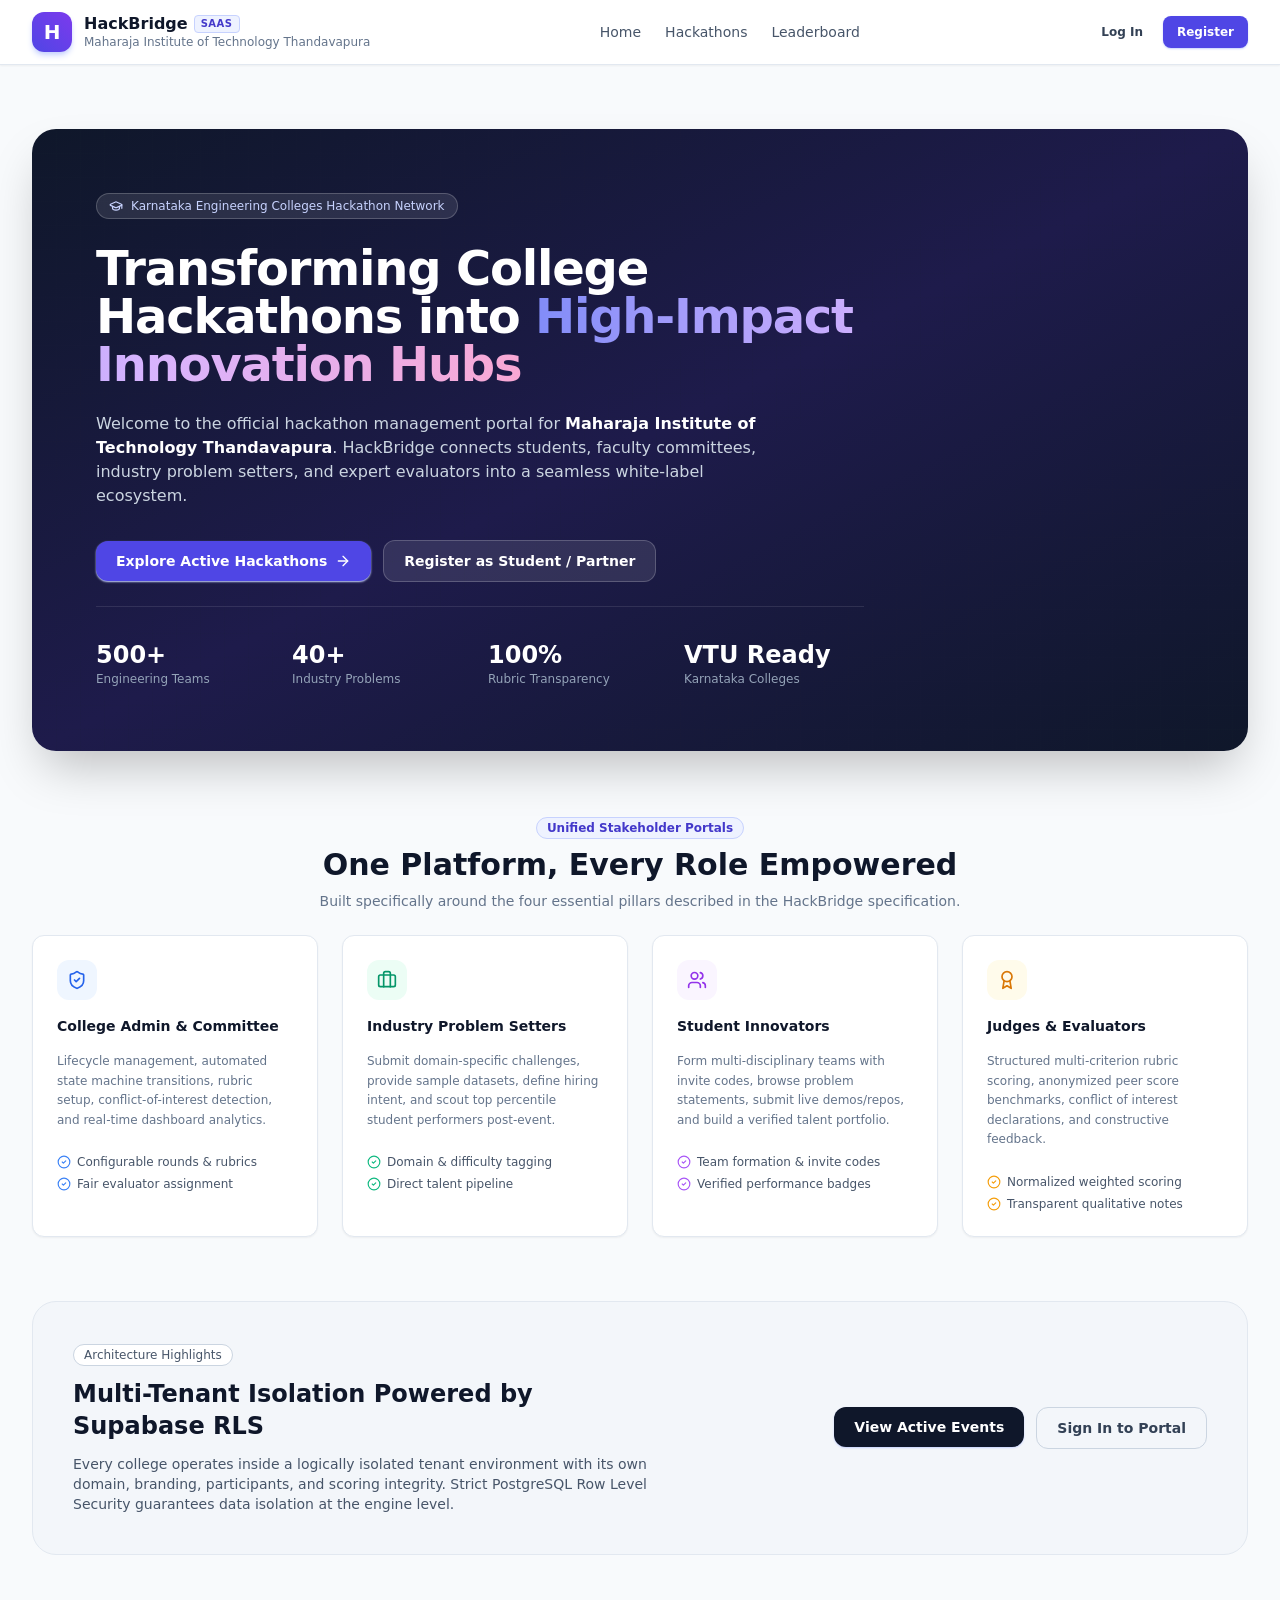
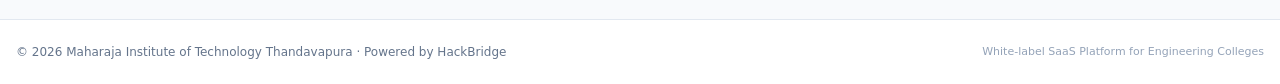
==== commit f1591f52: "fix: eliminate auth loading hang with 1.2s timeout race and enable live demo mode on streamlit.app" ====
--- a/static/index.html
+++ b/static/index.html
@@ -8,7 +8,7 @@
     <link rel="preconnect" href="https://fonts.googleapis.com">
     <link rel="preconnect" href="https://fonts.gstatic.com" crossorigin>
     <link href="https://fonts.googleapis.com/css2?family=Inter:wght@300;400;500;600;700;800&display=swap" rel="stylesheet">
-    <script type="module" crossorigin src="./assets/index-COzjafPI.js"></script>
+    <script type="module" crossorigin src="./assets/index-C7qenf80.js"></script>
     <link rel="stylesheet" crossorigin href="./assets/index-Bixvd-1F.css">
   </head>
   <body class="bg-slate-50 text-slate-900 antialiased font-sans">
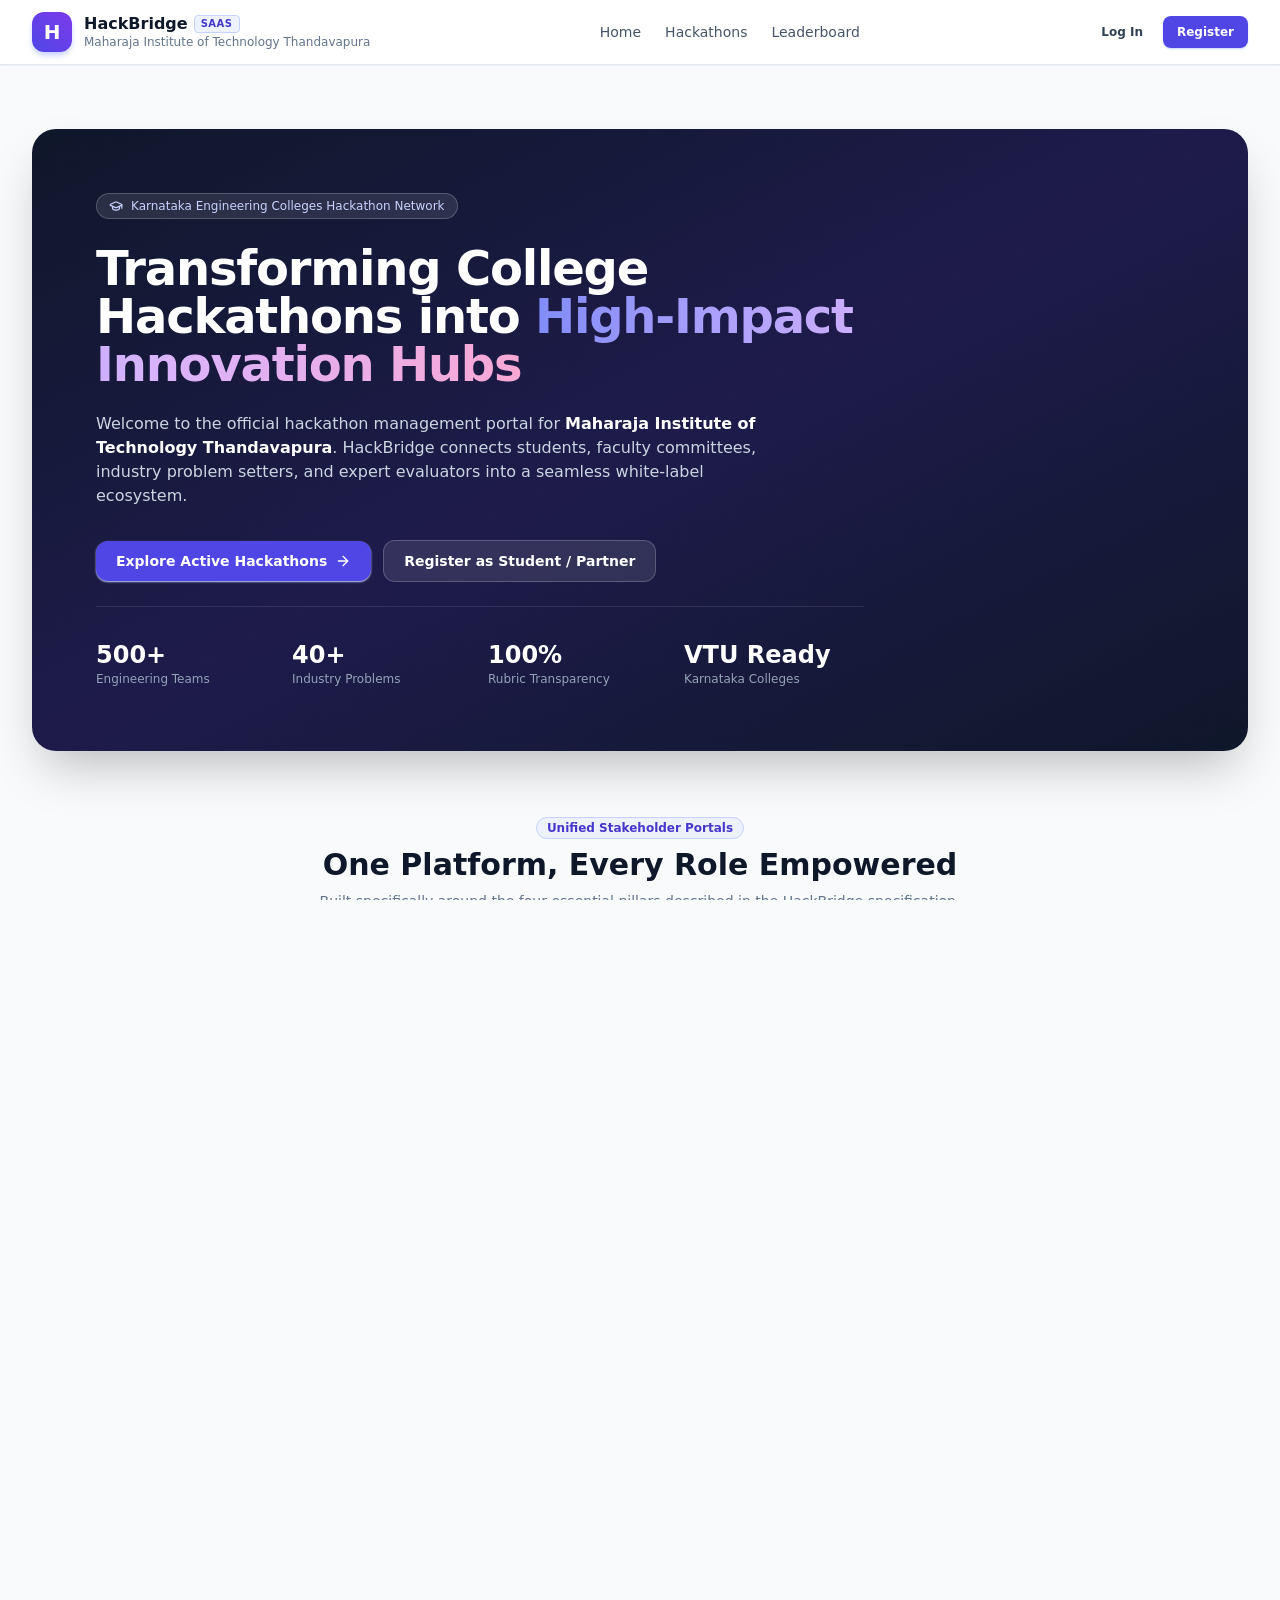
==== commit ac612cad: "fix: enable seamless mouse wheel scrolling across Streamlit iframe and React SPA" ====
--- a/static/index.html
+++ b/static/index.html
@@ -8,8 +8,68 @@
     <link rel="preconnect" href="https://fonts.googleapis.com">
     <link rel="preconnect" href="https://fonts.gstatic.com" crossorigin>
     <link href="https://fonts.googleapis.com/css2?family=Inter:wght@300;400;500;600;700;800&display=swap" rel="stylesheet">
-    <script type="module" crossorigin src="./assets/index-C7qenf80.js"></script>
-    <link rel="stylesheet" crossorigin href="./assets/index-Bixvd-1F.css">
+    <script>
+      (function() {
+        function signalStreamlitReady() {
+          try {
+            if (window.parent && window.parent !== window) {
+              window.parent.postMessage({
+                isStreamlitMessage: true,
+                type: "streamlit:componentReady",
+                apiVersion: 1
+              }, "*");
+              window.parent.postMessage({
+                isStreamlitMessage: true,
+                type: "streamlit:setFrameHeight",
+                height: Math.max(window.innerHeight, 1080)
+              }, "*");
+            }
+          } catch (e) {}
+        }
+        signalStreamlitReady();
+        window.addEventListener("DOMContentLoaded", signalStreamlitReady);
+        window.addEventListener("load", signalStreamlitReady);
+        setTimeout(signalStreamlitReady, 50);
+        setTimeout(signalStreamlitReady, 200);
+        setTimeout(signalStreamlitReady, 600);
+        setTimeout(signalStreamlitReady, 1200);
+
+        // Auto-focus window on mouseenter/load so wheel scroll works immediately
+        window.addEventListener("mouseenter", function() { window.focus(); });
+        window.addEventListener("mouseover", function() {
+          if (document.activeElement === document.body || !document.activeElement) {
+            window.focus();
+          }
+        });
+        window.addEventListener("load", function() { window.focus(); });
+
+        // Listen for scroll messages from Streamlit parent if forwarded
+        window.addEventListener("message", function(event) {
+          if (event.data && event.data.type === "hackbridge:scroll") {
+            window.scrollBy({ top: event.data.deltaY || 0, behavior: "auto" });
+          }
+        });
+      })();
+    </script>
+    <style>
+      html, body {
+        height: 100%;
+        width: 100%;
+        margin: 0;
+        padding: 0;
+        overflow-y: auto !important;
+        overflow-x: hidden !important;
+        scroll-behavior: smooth;
+        -webkit-overflow-scrolling: touch;
+      }
+      #root {
+        min-height: 100%;
+        display: flex;
+        flex-direction: column;
+      }
+    </style>
+    <script type="module" crossorigin src="./assets/index-BDeQpKed.js"></script>
+    <link rel="stylesheet" crossorigin href="./assets/index-DcHIK514.css">
   </head>
   <body class="bg-slate-50 text-slate-900 antialiased font-sans">
     <div id="root"></div>
--- a/static/assets/index-DcHIK514.css
+++ b/static/assets/index-DcHIK514.css
@@ -0,0 +1 @@
+*,:before,:after{--tw-border-spacing-x: 0;--tw-border-spacing-y: 0;--tw-translate-x: 0;--tw-translate-y: 0;--tw-rotate: 0;--tw-skew-x: 0;--tw-skew-y: 0;--tw-scale-x: 1;--tw-scale-y: 1;--tw-pan-x: ;--tw-pan-y: ;--tw-pinch-zoom: ;--tw-scroll-snap-strictness: proximity;--tw-gradient-from-position: ;--tw-gradient-via-position: ;--tw-gradient-to-position: ;--tw-ordinal: ;--tw-slashed-zero: ;--tw-numeric-figure: ;--tw-numeric-spacing: ;--tw-numeric-fraction: ;--tw-ring-inset: ;--tw-ring-offset-width: 0px;--tw-ring-offset-color: #fff;--tw-ring-color: rgb(59 130 246 / .5);--tw-ring-offset-shadow: 0 0 #0000;--tw-ring-shadow: 0 0 #0000;--tw-shadow: 0 0 #0000;--tw-shadow-colored: 0 0 #0000;--tw-blur: ;--tw-brightness: ;--tw-contrast: ;--tw-grayscale: ;--tw-hue-rotate: ;--tw-invert: ;--tw-saturate: ;--tw-sepia: ;--tw-drop-shadow: ;--tw-backdrop-blur: ;--tw-backdrop-brightness: ;--tw-backdrop-contrast: ;--tw-backdrop-grayscale: ;--tw-backdrop-hue-rotate: ;--tw-backdrop-invert: ;--tw-backdrop-opacity: ;--tw-backdrop-saturate: ;--tw-backdrop-sepia: ;--tw-contain-size: ;--tw-contain-layout: ;--tw-contain-paint: ;--tw-contain-style: }::backdrop{--tw-border-spacing-x: 0;--tw-border-spacing-y: 0;--tw-translate-x: 0;--tw-translate-y: 0;--tw-rotate: 0;--tw-skew-x: 0;--tw-skew-y: 0;--tw-scale-x: 1;--tw-scale-y: 1;--tw-pan-x: ;--tw-pan-y: ;--tw-pinch-zoom: ;--tw-scroll-snap-strictness: proximity;--tw-gradient-from-position: ;--tw-gradient-via-position: ;--tw-gradient-to-position: ;--tw-ordinal: ;--tw-slashed-zero: ;--tw-numeric-figure: ;--tw-numeric-spacing: ;--tw-numeric-fraction: ;--tw-ring-inset: ;--tw-ring-offset-width: 0px;--tw-ring-offset-color: #fff;--tw-ring-color: rgb(59 130 246 / .5);--tw-ring-offset-shadow: 0 0 #0000;--tw-ring-shadow: 0 0 #0000;--tw-shadow: 0 0 #0000;--tw-shadow-colored: 0 0 #0000;--tw-blur: ;--tw-brightness: ;--tw-contrast: ;--tw-grayscale: ;--tw-hue-rotate: ;--tw-invert: ;--tw-saturate: ;--tw-sepia: ;--tw-drop-shadow: ;--tw-backdrop-blur: ;--tw-backdrop-brightness: ;--tw-backdrop-contrast: ;--tw-backdrop-grayscale: ;--tw-backdrop-hue-rotate: ;--tw-backdrop-invert: ;--tw-backdrop-opacity: ;--tw-backdrop-saturate: ;--tw-backdrop-sepia: ;--tw-contain-size: ;--tw-contain-layout: ;--tw-contain-paint: ;--tw-contain-style: }*,:before,:after{box-sizing:border-box;border-width:0;border-style:solid;border-color:#e5e7eb}:before,:after{--tw-content: ""}html,:host{line-height:1.5;-webkit-text-size-adjust:100%;-moz-tab-size:4;-o-tab-size:4;tab-size:4;font-family:ui-sans-serif,system-ui,sans-serif,"Apple Color Emoji","Segoe UI Emoji",Segoe UI Symbol,"Noto Color Emoji";font-feature-settings:normal;font-variation-settings:normal;-webkit-tap-highlight-color:transparent}body{margin:0;line-height:inherit}hr{height:0;color:inherit;border-top-width:1px}abbr:where([title]){-webkit-text-decoration:underline dotted;text-decoration:underline dotted}h1,h2,h3,h4,h5,h6{font-size:inherit;font-weight:inherit}a{color:inherit;text-decoration:inherit}b,strong{font-weight:bolder}code,kbd,samp,pre{font-family:ui-monospace,SFMono-Regular,Menlo,Monaco,Consolas,Liberation Mono,Courier New,monospace;font-feature-settings:normal;font-variation-settings:normal;font-size:1em}small{font-size:80%}sub,sup{font-size:75%;line-height:0;position:relative;vertical-align:baseline}sub{bottom:-.25em}sup{top:-.5em}table{text-indent:0;border-color:inherit;border-collapse:collapse}button,input,optgroup,select,textarea{font-family:inherit;font-feature-settings:inherit;font-variation-settings:inherit;font-size:100%;font-weight:inherit;line-height:inherit;letter-spacing:inherit;color:inherit;margin:0;padding:0}button,select{text-transform:none}button,input:where([type=button]),input:where([type=reset]),input:where([type=submit]){-webkit-appearance:button;background-color:transparent;background-image:none}:-moz-focusring{outline:auto}:-moz-ui-invalid{box-shadow:none}progress{vertical-align:baseline}::-webkit-inner-spin-button,::-webkit-outer-spin-button{height:auto}[type=search]{-webkit-appearance:textfield;outline-offset:-2px}::-webkit-search-decoration{-webkit-appearance:none}::-webkit-file-upload-button{-webkit-appearance:button;font:inherit}summary{display:list-item}blockquote,dl,dd,h1,h2,h3,h4,h5,h6,hr,figure,p,pre{margin:0}fieldset{margin:0;padding:0}legend{padding:0}ol,ul,menu{list-style:none;margin:0;padding:0}dialog{padding:0}textarea{resize:vertical}input::-moz-placeholder,textarea::-moz-placeholder{opacity:1;color:#9ca3af}input::placeholder,textarea::placeholder{opacity:1;color:#9ca3af}button,[role=button]{cursor:pointer}:disabled{cursor:default}img,svg,video,canvas,audio,iframe,embed,object{display:block;vertical-align:middle}img,video{max-width:100%;height:auto}[hidden]:where(:not([hidden=until-found])){display:none}.pointer-events-none{pointer-events:none}.visible{visibility:visible}.static{position:static}.fixed{position:fixed}.absolute{position:absolute}.relative{position:relative}.sticky{position:sticky}.inset-0{top:0;right:0;bottom:0;left:0}.-left-\[31px\]{left:-31px}.-top-4{top:-1rem}.-top-5{top:-1.25rem}.left-0{left:0}.left-1\/2{left:50%}.left-3{left:.75rem}.right-0{right:0}.right-1{right:.25rem}.top-0{top:0}.top-1{top:.25rem}.top-2\.5{top:.625rem}.isolate{isolation:isolate}.z-10{z-index:10}.z-30{z-index:30}.z-40{z-index:40}.z-50{z-index:50}.order-1{order:1}.order-2{order:2}.order-3{order:3}.mx-auto{margin-left:auto;margin-right:auto}.-mt-2{margin-top:-.5rem}.-mt-4{margin-top:-1rem}.mb-0\.5{margin-bottom:.125rem}.mb-1{margin-bottom:.25rem}.mb-1\.5{margin-bottom:.375rem}.mb-2{margin-bottom:.5rem}.mb-2\.5{margin-bottom:.625rem}.mb-3{margin-bottom:.75rem}.mb-4{margin-bottom:1rem}.mb-5{margin-bottom:1.25rem}.mb-6{margin-bottom:1.5rem}.ml-1{margin-left:.25rem}.ml-3{margin-left:.75rem}.mr-1{margin-right:.25rem}.mr-1\.5{margin-right:.375rem}.mt-0\.5{margin-top:.125rem}.mt-1{margin-top:.25rem}.mt-1\.5{margin-top:.375rem}.mt-2{margin-top:.5rem}.mt-3{margin-top:.75rem}.mt-4{margin-top:1rem}.mt-6{margin-top:1.5rem}.line-clamp-1{overflow:hidden;display:-webkit-box;-webkit-box-orient:vertical;-webkit-line-clamp:1}.line-clamp-2{overflow:hidden;display:-webkit-box;-webkit-box-orient:vertical;-webkit-line-clamp:2}.line-clamp-3{overflow:hidden;display:-webkit-box;-webkit-box-orient:vertical;-webkit-line-clamp:3}.block{display:block}.inline-block{display:inline-block}.inline{display:inline}.flex{display:flex}.inline-flex{display:inline-flex}.table{display:table}.grid{display:grid}.hidden{display:none}.h-1{height:.25rem}.h-10{height:2.5rem}.h-11{height:2.75rem}.h-12{height:3rem}.h-14{height:3.5rem}.h-16{height:4rem}.h-2{height:.5rem}.h-2\.5{height:.625rem}.h-20{height:5rem}.h-3{height:.75rem}.h-3\.5{height:.875rem}.h-4{height:1rem}.h-5{height:1.25rem}.h-6{height:1.5rem}.h-7{height:1.75rem}.h-8{height:2rem}.h-9{height:2.25rem}.h-96{height:24rem}.h-\[18px\]{height:18px}.h-full{height:100%}.max-h-80{max-height:20rem}.max-h-96{max-height:24rem}.max-h-\[75vh\]{max-height:75vh}.max-h-\[90vh\]{max-height:90vh}.min-h-\[400px\]{min-height:400px}.min-h-\[60vh\]{min-height:60vh}.min-h-\[70vh\]{min-height:70vh}.min-h-\[75vh\]{min-height:75vh}.min-h-\[80vh\]{min-height:80vh}.min-h-\[85vh\]{min-height:85vh}.min-h-\[calc\(100vh-4rem\)\]{min-height:calc(100vh - 4rem)}.min-h-screen{min-height:100vh}.w-10{width:2.5rem}.w-11{width:2.75rem}.w-12{width:3rem}.w-14{width:3.5rem}.w-16{width:4rem}.w-2{width:.5rem}.w-2\.5{width:.625rem}.w-20{width:5rem}.w-3{width:.75rem}.w-3\.5{width:.875rem}.w-4{width:1rem}.w-48{width:12rem}.w-5{width:1.25rem}.w-52{width:13rem}.w-56{width:14rem}.w-6{width:1.5rem}.w-60{width:15rem}.w-64{width:16rem}.w-7{width:1.75rem}.w-8{width:2rem}.w-80{width:20rem}.w-9{width:2.25rem}.w-96{width:24rem}.w-full{width:100%}.w-px{width:1px}.min-w-0{min-width:0px}.min-w-\[18px\]{min-width:18px}.min-w-\[200px\]{min-width:200px}.min-w-\[220px\]{min-width:220px}.max-w-2xl{max-width:42rem}.max-w-3xl{max-width:48rem}.max-w-4xl{max-width:56rem}.max-w-5xl{max-width:64rem}.max-w-6xl{max-width:72rem}.max-w-7xl{max-width:80rem}.max-w-\[120px\]{max-width:120px}.max-w-\[200px\]{max-width:200px}.max-w-lg{max-width:32rem}.max-w-md{max-width:28rem}.max-w-sm{max-width:24rem}.max-w-xl{max-width:36rem}.max-w-xs{max-width:20rem}.flex-1{flex:1 1 0%}.flex-shrink-0,.shrink-0{flex-shrink:0}.-translate-x-1\/2{--tw-translate-x: -50%;transform:translate(var(--tw-translate-x),var(--tw-translate-y)) rotate(var(--tw-rotate)) skew(var(--tw-skew-x)) skewY(var(--tw-skew-y)) scaleX(var(--tw-scale-x)) scaleY(var(--tw-scale-y))}.scale-\[0\.99\]{--tw-scale-x: .99;--tw-scale-y: .99;transform:translate(var(--tw-translate-x),var(--tw-translate-y)) rotate(var(--tw-rotate)) skew(var(--tw-skew-x)) skewY(var(--tw-skew-y)) scaleX(var(--tw-scale-x)) scaleY(var(--tw-scale-y))}@keyframes pulse{50%{opacity:.5}}.animate-pulse{animation:pulse 2s cubic-bezier(.4,0,.6,1) infinite}@keyframes spin{to{transform:rotate(360deg)}}.animate-spin{animation:spin 1s linear infinite}.cursor-not-allowed{cursor:not-allowed}.cursor-pointer{cursor:pointer}.select-none{-webkit-user-select:none;-moz-user-select:none;user-select:none}.list-inside{list-style-position:inside}.list-disc{list-style-type:disc}.grid-cols-1{grid-template-columns:repeat(1,minmax(0,1fr))}.grid-cols-2{grid-template-columns:repeat(2,minmax(0,1fr))}.grid-cols-3{grid-template-columns:repeat(3,minmax(0,1fr))}.grid-cols-4{grid-template-columns:repeat(4,minmax(0,1fr))}.flex-row{flex-direction:row}.flex-col{flex-direction:column}.flex-wrap{flex-wrap:wrap}.items-start{align-items:flex-start}.items-end{align-items:flex-end}.items-center{align-items:center}.items-baseline{align-items:baseline}.justify-end{justify-content:flex-end}.justify-center{justify-content:center}.justify-between{justify-content:space-between}.gap-0\.5{gap:.125rem}.gap-1{gap:.25rem}.gap-1\.5{gap:.375rem}.gap-2{gap:.5rem}.gap-2\.5{gap:.625rem}.gap-3{gap:.75rem}.gap-4{gap:1rem}.gap-5{gap:1.25rem}.gap-6{gap:1.5rem}.gap-8{gap:2rem}.gap-x-3{-moz-column-gap:.75rem;column-gap:.75rem}.gap-x-4{-moz-column-gap:1rem;column-gap:1rem}.gap-x-6{-moz-column-gap:1.5rem;column-gap:1.5rem}.gap-y-1{row-gap:.25rem}.gap-y-1\.5{row-gap:.375rem}.space-y-0\.5>:not([hidden])~:not([hidden]){--tw-space-y-reverse: 0;margin-top:calc(.125rem * calc(1 - var(--tw-space-y-reverse)));margin-bottom:calc(.125rem * var(--tw-space-y-reverse))}.space-y-1>:not([hidden])~:not([hidden]){--tw-space-y-reverse: 0;margin-top:calc(.25rem * calc(1 - var(--tw-space-y-reverse)));margin-bottom:calc(.25rem * var(--tw-space-y-reverse))}.space-y-1\.5>:not([hidden])~:not([hidden]){--tw-space-y-reverse: 0;margin-top:calc(.375rem * calc(1 - var(--tw-space-y-reverse)));margin-bottom:calc(.375rem * var(--tw-space-y-reverse))}.space-y-16>:not([hidden])~:not([hidden]){--tw-space-y-reverse: 0;margin-top:calc(4rem * calc(1 - var(--tw-space-y-reverse)));margin-bottom:calc(4rem * var(--tw-space-y-reverse))}.space-y-2>:not([hidden])~:not([hidden]){--tw-space-y-reverse: 0;margin-top:calc(.5rem * calc(1 - var(--tw-space-y-reverse)));margin-bottom:calc(.5rem * var(--tw-space-y-reverse))}.space-y-3>:not([hidden])~:not([hidden]){--tw-space-y-reverse: 0;margin-top:calc(.75rem * calc(1 - var(--tw-space-y-reverse)));margin-bottom:calc(.75rem * var(--tw-space-y-reverse))}.space-y-4>:not([hidden])~:not([hidden]){--tw-space-y-reverse: 0;margin-top:calc(1rem * calc(1 - var(--tw-space-y-reverse)));margin-bottom:calc(1rem * var(--tw-space-y-reverse))}.space-y-5>:not([hidden])~:not([hidden]){--tw-space-y-reverse: 0;margin-top:calc(1.25rem * calc(1 - var(--tw-space-y-reverse)));margin-bottom:calc(1.25rem * var(--tw-space-y-reverse))}.space-y-6>:not([hidden])~:not([hidden]){--tw-space-y-reverse: 0;margin-top:calc(1.5rem * calc(1 - var(--tw-space-y-reverse)));margin-bottom:calc(1.5rem * var(--tw-space-y-reverse))}.space-y-8>:not([hidden])~:not([hidden]){--tw-space-y-reverse: 0;margin-top:calc(2rem * calc(1 - var(--tw-space-y-reverse)));margin-bottom:calc(2rem * var(--tw-space-y-reverse))}.divide-y>:not([hidden])~:not([hidden]){--tw-divide-y-reverse: 0;border-top-width:calc(1px * calc(1 - var(--tw-divide-y-reverse)));border-bottom-width:calc(1px * var(--tw-divide-y-reverse))}.divide-slate-100>:not([hidden])~:not([hidden]){--tw-divide-opacity: 1;border-color:rgb(241 245 249 / var(--tw-divide-opacity, 1))}.self-center{align-self:center}.overflow-hidden{overflow:hidden}.overflow-x-auto{overflow-x:auto}.overflow-y-auto{overflow-y:auto}.truncate{overflow:hidden;text-overflow:ellipsis;white-space:nowrap}.whitespace-nowrap{white-space:nowrap}.whitespace-pre-line{white-space:pre-line}.whitespace-pre-wrap{white-space:pre-wrap}.break-words{overflow-wrap:break-word}.rounded{border-radius:.25rem}.rounded-2xl{border-radius:1rem}.rounded-3xl{border-radius:1.5rem}.rounded-full{border-radius:9999px}.rounded-lg{border-radius:.5rem}.rounded-md{border-radius:.375rem}.rounded-xl{border-radius:.75rem}.border{border-width:1px}.border-0{border-width:0px}.border-2{border-width:2px}.border-4{border-width:4px}.border-b{border-bottom-width:1px}.border-b-2{border-bottom-width:2px}.border-l{border-left-width:1px}.border-l-2{border-left-width:2px}.border-r{border-right-width:1px}.border-t{border-top-width:1px}.border-dashed{border-style:dashed}.border-amber-100{--tw-border-opacity: 1;border-color:rgb(254 243 199 / var(--tw-border-opacity, 1))}.border-amber-200{--tw-border-opacity: 1;border-color:rgb(253 230 138 / var(--tw-border-opacity, 1))}.border-amber-200\/70{border-color:#fde68ab3}.border-amber-200\/80{border-color:#fde68acc}.border-amber-300{--tw-border-opacity: 1;border-color:rgb(252 211 77 / var(--tw-border-opacity, 1))}.border-amber-400{--tw-border-opacity: 1;border-color:rgb(251 191 36 / var(--tw-border-opacity, 1))}.border-amber-500{--tw-border-opacity: 1;border-color:rgb(245 158 11 / var(--tw-border-opacity, 1))}.border-amber-500\/30{border-color:#f59e0b4d}.border-amber-600\/30{border-color:#d977064d}.border-blue-200{--tw-border-opacity: 1;border-color:rgb(191 219 254 / var(--tw-border-opacity, 1))}.border-blue-500\/30{border-color:#3b82f64d}.border-current{border-color:currentColor}.border-emerald-100{--tw-border-opacity: 1;border-color:rgb(209 250 229 / var(--tw-border-opacity, 1))}.border-emerald-200{--tw-border-opacity: 1;border-color:rgb(167 243 208 / var(--tw-border-opacity, 1))}.border-emerald-200\/60{border-color:#a7f3d099}.border-emerald-300{--tw-border-opacity: 1;border-color:rgb(110 231 183 / var(--tw-border-opacity, 1))}.border-emerald-500\/30{border-color:#10b9814d}.border-emerald-600{--tw-border-opacity: 1;border-color:rgb(5 150 105 / var(--tw-border-opacity, 1))}.border-gray-200{--tw-border-opacity: 1;border-color:rgb(229 231 235 / var(--tw-border-opacity, 1))}.border-gray-300{--tw-border-opacity: 1;border-color:rgb(209 213 219 / var(--tw-border-opacity, 1))}.border-indigo-100{--tw-border-opacity: 1;border-color:rgb(224 231 255 / var(--tw-border-opacity, 1))}.border-indigo-200{--tw-border-opacity: 1;border-color:rgb(199 210 254 / var(--tw-border-opacity, 1))}.border-indigo-300{--tw-border-opacity: 1;border-color:rgb(165 180 252 / var(--tw-border-opacity, 1))}.border-indigo-500{--tw-border-opacity: 1;border-color:rgb(99 102 241 / var(--tw-border-opacity, 1))}.border-indigo-600{--tw-border-opacity: 1;border-color:rgb(79 70 229 / var(--tw-border-opacity, 1))}.border-purple-200{--tw-border-opacity: 1;border-color:rgb(233 213 255 / var(--tw-border-opacity, 1))}.border-rose-200{--tw-border-opacity: 1;border-color:rgb(254 205 211 / var(--tw-border-opacity, 1))}.border-rose-300{--tw-border-opacity: 1;border-color:rgb(253 164 175 / var(--tw-border-opacity, 1))}.border-rose-500\/30{border-color:#f43f5e4d}.border-rose-600{--tw-border-opacity: 1;border-color:rgb(225 29 72 / var(--tw-border-opacity, 1))}.border-slate-100{--tw-border-opacity: 1;border-color:rgb(241 245 249 / var(--tw-border-opacity, 1))}.border-slate-200{--tw-border-opacity: 1;border-color:rgb(226 232 240 / var(--tw-border-opacity, 1))}.border-slate-200\/80{border-color:#e2e8f0cc}.border-slate-200\/90{border-color:#e2e8f0e6}.border-slate-300{--tw-border-opacity: 1;border-color:rgb(203 213 225 / var(--tw-border-opacity, 1))}.border-slate-400{--tw-border-opacity: 1;border-color:rgb(148 163 184 / var(--tw-border-opacity, 1))}.border-slate-600{--tw-border-opacity: 1;border-color:rgb(71 85 105 / var(--tw-border-opacity, 1))}.border-slate-800{--tw-border-opacity: 1;border-color:rgb(30 41 59 / var(--tw-border-opacity, 1))}.border-transparent{border-color:transparent}.border-white{--tw-border-opacity: 1;border-color:rgb(255 255 255 / var(--tw-border-opacity, 1))}.border-white\/10{border-color:#ffffff1a}.border-white\/15{border-color:#ffffff26}.border-white\/20{border-color:#fff3}.border-white\/30{border-color:#ffffff4d}.border-t-transparent{border-top-color:transparent}.bg-amber-100{--tw-bg-opacity: 1;background-color:rgb(254 243 199 / var(--tw-bg-opacity, 1))}.bg-amber-100\/80{background-color:#fef3c7cc}.bg-amber-100\/90{background-color:#fef3c7e6}.bg-amber-50{--tw-bg-opacity: 1;background-color:rgb(255 251 235 / var(--tw-bg-opacity, 1))}.bg-amber-50\/20{background-color:#fffbeb33}.bg-amber-50\/50{background-color:#fffbeb80}.bg-amber-500{--tw-bg-opacity: 1;background-color:rgb(245 158 11 / var(--tw-bg-opacity, 1))}.bg-amber-500\/10{background-color:#f59e0b1a}.bg-amber-600{--tw-bg-opacity: 1;background-color:rgb(217 119 6 / var(--tw-bg-opacity, 1))}.bg-amber-700\/10{background-color:#b453091a}.bg-blue-50{--tw-bg-opacity: 1;background-color:rgb(239 246 255 / var(--tw-bg-opacity, 1))}.bg-blue-500\/10{background-color:#3b82f61a}.bg-emerald-100{--tw-bg-opacity: 1;background-color:rgb(209 250 229 / var(--tw-bg-opacity, 1))}.bg-emerald-50{--tw-bg-opacity: 1;background-color:rgb(236 253 245 / var(--tw-bg-opacity, 1))}.bg-emerald-50\/40{background-color:#ecfdf566}.bg-emerald-500{--tw-bg-opacity: 1;background-color:rgb(16 185 129 / var(--tw-bg-opacity, 1))}.bg-emerald-500\/20{background-color:#10b98133}.bg-emerald-600{--tw-bg-opacity: 1;background-color:rgb(5 150 105 / var(--tw-bg-opacity, 1))}.bg-gray-100{--tw-bg-opacity: 1;background-color:rgb(243 244 246 / var(--tw-bg-opacity, 1))}.bg-gray-200{--tw-bg-opacity: 1;background-color:rgb(229 231 235 / var(--tw-bg-opacity, 1))}.bg-gray-50\/50{background-color:#f9fafb80}.bg-indigo-100{--tw-bg-opacity: 1;background-color:rgb(224 231 255 / var(--tw-bg-opacity, 1))}.bg-indigo-50{--tw-bg-opacity: 1;background-color:rgb(238 242 255 / var(--tw-bg-opacity, 1))}.bg-indigo-50\/20{background-color:#eef2ff33}.bg-indigo-50\/40{background-color:#eef2ff66}.bg-indigo-50\/50{background-color:#eef2ff80}.bg-indigo-50\/60{background-color:#eef2ff99}.bg-indigo-50\/70{background-color:#eef2ffb3}.bg-indigo-50\/80{background-color:#eef2ffcc}.bg-indigo-500{--tw-bg-opacity: 1;background-color:rgb(99 102 241 / var(--tw-bg-opacity, 1))}.bg-indigo-500\/10{background-color:#6366f11a}.bg-indigo-600{--tw-bg-opacity: 1;background-color:rgb(79 70 229 / var(--tw-bg-opacity, 1))}.bg-purple-100{--tw-bg-opacity: 1;background-color:rgb(243 232 255 / var(--tw-bg-opacity, 1))}.bg-purple-50{--tw-bg-opacity: 1;background-color:rgb(250 245 255 / var(--tw-bg-opacity, 1))}.bg-rose-100{--tw-bg-opacity: 1;background-color:rgb(255 228 230 / var(--tw-bg-opacity, 1))}.bg-rose-50{--tw-bg-opacity: 1;background-color:rgb(255 241 242 / var(--tw-bg-opacity, 1))}.bg-rose-50\/50{background-color:#fff1f280}.bg-rose-600{--tw-bg-opacity: 1;background-color:rgb(225 29 72 / var(--tw-bg-opacity, 1))}.bg-slate-100{--tw-bg-opacity: 1;background-color:rgb(241 245 249 / var(--tw-bg-opacity, 1))}.bg-slate-100\/70{background-color:#f1f5f9b3}.bg-slate-200{--tw-bg-opacity: 1;background-color:rgb(226 232 240 / var(--tw-bg-opacity, 1))}.bg-slate-300{--tw-bg-opacity: 1;background-color:rgb(203 213 225 / var(--tw-bg-opacity, 1))}.bg-slate-50{--tw-bg-opacity: 1;background-color:rgb(248 250 252 / var(--tw-bg-opacity, 1))}.bg-slate-50\/50{background-color:#f8fafc80}.bg-slate-50\/60{background-color:#f8fafc99}.bg-slate-50\/80{background-color:#f8fafccc}.bg-slate-800{--tw-bg-opacity: 1;background-color:rgb(30 41 59 / var(--tw-bg-opacity, 1))}.bg-slate-900{--tw-bg-opacity: 1;background-color:rgb(15 23 42 / var(--tw-bg-opacity, 1))}.bg-slate-900\/50{background-color:#0f172a80}.bg-slate-900\/60{background-color:#0f172a99}.bg-slate-950{--tw-bg-opacity: 1;background-color:rgb(2 6 23 / var(--tw-bg-opacity, 1))}.bg-transparent{background-color:transparent}.bg-white{--tw-bg-opacity: 1;background-color:rgb(255 255 255 / var(--tw-bg-opacity, 1))}.bg-white\/10{background-color:#ffffff1a}.bg-white\/20{background-color:#fff3}.bg-white\/5{background-color:#ffffff0d}.bg-white\/95{background-color:#fffffff2}.bg-\[linear-gradient\(to_right\,\#1f293710_1px\,transparent_1px\)\,linear-gradient\(to_bottom\,\#1f293710_1px\,transparent_1px\)\]{background-image:linear-gradient(to right,#1f293710 1px,transparent 1px),linear-gradient(to bottom,#1f293710 1px,transparent 1px)}.bg-gradient-to-b{background-image:linear-gradient(to bottom,var(--tw-gradient-stops))}.bg-gradient-to-br{background-image:linear-gradient(to bottom right,var(--tw-gradient-stops))}.bg-gradient-to-r{background-image:linear-gradient(to right,var(--tw-gradient-stops))}.bg-gradient-to-tr{background-image:linear-gradient(to top right,var(--tw-gradient-stops))}.from-amber-400{--tw-gradient-from: #fbbf24 var(--tw-gradient-from-position);--tw-gradient-to: rgb(251 191 36 / 0) var(--tw-gradient-to-position);--tw-gradient-stops: var(--tw-gradient-from), var(--tw-gradient-to)}.from-amber-500{--tw-gradient-from: #f59e0b var(--tw-gradient-from-position);--tw-gradient-to: rgb(245 158 11 / 0) var(--tw-gradient-to-position);--tw-gradient-stops: var(--tw-gradient-from), var(--tw-gradient-to)}.from-amber-500\/10{--tw-gradient-from: rgb(245 158 11 / .1) var(--tw-gradient-from-position);--tw-gradient-to: rgb(245 158 11 / 0) var(--tw-gradient-to-position);--tw-gradient-stops: var(--tw-gradient-from), var(--tw-gradient-to)}.from-indigo-400{--tw-gradient-from: #818cf8 var(--tw-gradient-from-position);--tw-gradient-to: rgb(129 140 248 / 0) var(--tw-gradient-to-position);--tw-gradient-stops: var(--tw-gradient-from), var(--tw-gradient-to)}.from-indigo-50{--tw-gradient-from: #eef2ff var(--tw-gradient-from-position);--tw-gradient-to: rgb(238 242 255 / 0) var(--tw-gradient-to-position);--tw-gradient-stops: var(--tw-gradient-from), var(--tw-gradient-to)}.from-indigo-50\/70{--tw-gradient-from: rgb(238 242 255 / .7) var(--tw-gradient-from-position);--tw-gradient-to: rgb(238 242 255 / 0) var(--tw-gradient-to-position);--tw-gradient-stops: var(--tw-gradient-from), var(--tw-gradient-to)}.from-indigo-500{--tw-gradient-from: #6366f1 var(--tw-gradient-from-position);--tw-gradient-to: rgb(99 102 241 / 0) var(--tw-gradient-to-position);--tw-gradient-stops: var(--tw-gradient-from), var(--tw-gradient-to)}.from-indigo-600{--tw-gradient-from: #4f46e5 var(--tw-gradient-from-position);--tw-gradient-to: rgb(79 70 229 / 0) var(--tw-gradient-to-position);--tw-gradient-stops: var(--tw-gradient-from), var(--tw-gradient-to)}.from-indigo-900{--tw-gradient-from: #312e81 var(--tw-gradient-from-position);--tw-gradient-to: rgb(49 46 129 / 0) var(--tw-gradient-to-position);--tw-gradient-stops: var(--tw-gradient-from), var(--tw-gradient-to)}.from-slate-900{--tw-gradient-from: #0f172a var(--tw-gradient-from-position);--tw-gradient-to: rgb(15 23 42 / 0) var(--tw-gradient-to-position);--tw-gradient-stops: var(--tw-gradient-from), var(--tw-gradient-to)}.via-indigo-800{--tw-gradient-to: rgb(55 48 163 / 0) var(--tw-gradient-to-position);--tw-gradient-stops: var(--tw-gradient-from), #3730a3 var(--tw-gradient-via-position), var(--tw-gradient-to)}.via-indigo-950{--tw-gradient-to: rgb(30 27 75 / 0) var(--tw-gradient-to-position);--tw-gradient-stops: var(--tw-gradient-from), #1e1b4b var(--tw-gradient-via-position), var(--tw-gradient-to)}.via-purple-300{--tw-gradient-to: rgb(216 180 254 / 0) var(--tw-gradient-to-position);--tw-gradient-stops: var(--tw-gradient-from), #d8b4fe var(--tw-gradient-via-position), var(--tw-gradient-to)}.via-white{--tw-gradient-to: rgb(255 255 255 / 0) var(--tw-gradient-to-position);--tw-gradient-stops: var(--tw-gradient-from), #fff var(--tw-gradient-via-position), var(--tw-gradient-to)}.to-amber-400{--tw-gradient-to: #fbbf24 var(--tw-gradient-to-position)}.to-amber-50\/40{--tw-gradient-to: rgb(255 251 235 / .4) var(--tw-gradient-to-position)}.to-amber-500{--tw-gradient-to: #f59e0b var(--tw-gradient-to-position)}.to-amber-600{--tw-gradient-to: #d97706 var(--tw-gradient-to-position)}.to-indigo-950{--tw-gradient-to: #1e1b4b var(--tw-gradient-to-position)}.to-pink-300{--tw-gradient-to: #f9a8d4 var(--tw-gradient-to-position)}.to-purple-50\/50{--tw-gradient-to: rgb(250 245 255 / .5) var(--tw-gradient-to-position)}.to-slate-900{--tw-gradient-to: #0f172a var(--tw-gradient-to-position)}.to-violet-600{--tw-gradient-to: #7c3aed var(--tw-gradient-to-position)}.to-white{--tw-gradient-to: #fff var(--tw-gradient-to-position)}.bg-\[size\:24px_24px\]{background-size:24px 24px}.bg-clip-text{-webkit-background-clip:text;background-clip:text}.object-cover{-o-object-fit:cover;object-fit:cover}.p-0{padding:0}.p-1{padding:.25rem}.p-1\.5{padding:.375rem}.p-10{padding:2.5rem}.p-12{padding:3rem}.p-16{padding:4rem}.p-2{padding:.5rem}.p-2\.5{padding:.625rem}.p-3{padding:.75rem}.p-3\.5{padding:.875rem}.p-4{padding:1rem}.p-5{padding:1.25rem}.p-6{padding:1.5rem}.p-7{padding:1.75rem}.p-8{padding:2rem}.px-1{padding-left:.25rem;padding-right:.25rem}.px-1\.5{padding-left:.375rem;padding-right:.375rem}.px-2{padding-left:.5rem;padding-right:.5rem}.px-2\.5{padding-left:.625rem;padding-right:.625rem}.px-3{padding-left:.75rem;padding-right:.75rem}.px-3\.5{padding-left:.875rem;padding-right:.875rem}.px-4{padding-left:1rem;padding-right:1rem}.px-5{padding-left:1.25rem;padding-right:1.25rem}.px-6{padding-left:1.5rem;padding-right:1.5rem}.py-0\.5{padding-top:.125rem;padding-bottom:.125rem}.py-1{padding-top:.25rem;padding-bottom:.25rem}.py-1\.5{padding-top:.375rem;padding-bottom:.375rem}.py-12{padding-top:3rem;padding-bottom:3rem}.py-16{padding-top:4rem;padding-bottom:4rem}.py-2{padding-top:.5rem;padding-bottom:.5rem}.py-2\.5{padding-top:.625rem;padding-bottom:.625rem}.py-3{padding-top:.75rem;padding-bottom:.75rem}.py-3\.5{padding-top:.875rem;padding-bottom:.875rem}.py-4{padding-top:1rem;padding-bottom:1rem}.py-6{padding-top:1.5rem;padding-bottom:1.5rem}.py-8{padding-top:2rem;padding-bottom:2rem}.pb-1{padding-bottom:.25rem}.pb-12{padding-bottom:3rem}.pb-16{padding-bottom:4rem}.pb-2{padding-bottom:.5rem}.pb-20{padding-bottom:5rem}.pb-3{padding-bottom:.75rem}.pb-4{padding-bottom:1rem}.pb-5{padding-bottom:1.25rem}.pb-6{padding-bottom:1.5rem}.pl-3{padding-left:.75rem}.pl-6{padding-left:1.5rem}.pl-8{padding-left:2rem}.pl-9{padding-left:2.25rem}.pt-0{padding-top:0}.pt-1{padding-top:.25rem}.pt-2{padding-top:.5rem}.pt-3{padding-top:.75rem}.pt-4{padding-top:1rem}.pt-5{padding-top:1.25rem}.pt-8{padding-top:2rem}.text-left{text-align:left}.text-center{text-align:center}.text-right{text-align:right}.font-mono{font-family:ui-monospace,SFMono-Regular,Menlo,Monaco,Consolas,Liberation Mono,Courier New,monospace}.font-sans{font-family:ui-sans-serif,system-ui,sans-serif,"Apple Color Emoji","Segoe UI Emoji",Segoe UI Symbol,"Noto Color Emoji"}.text-2xl{font-size:1.5rem;line-height:2rem}.text-3xl{font-size:1.875rem;line-height:2.25rem}.text-\[10px\]{font-size:10px}.text-\[11px\]{font-size:11px}.text-\[9px\]{font-size:9px}.text-base{font-size:1rem;line-height:1.5rem}.text-lg{font-size:1.125rem;line-height:1.75rem}.text-sm{font-size:.875rem;line-height:1.25rem}.text-xl{font-size:1.25rem;line-height:1.75rem}.text-xs{font-size:.75rem;line-height:1rem}.font-black{font-weight:900}.font-bold{font-weight:700}.font-extrabold{font-weight:800}.font-medium{font-weight:500}.font-normal{font-weight:400}.font-semibold{font-weight:600}.uppercase{text-transform:uppercase}.capitalize{text-transform:capitalize}.italic{font-style:italic}.leading-none{line-height:1}.leading-relaxed{line-height:1.625}.leading-snug{line-height:1.375}.leading-tight{line-height:1.25}.tracking-tight{letter-spacing:-.025em}.tracking-wider{letter-spacing:.05em}.tracking-widest{letter-spacing:.1em}.text-amber-300{--tw-text-opacity: 1;color:rgb(252 211 77 / var(--tw-text-opacity, 1))}.text-amber-400{--tw-text-opacity: 1;color:rgb(251 191 36 / var(--tw-text-opacity, 1))}.text-amber-500{--tw-text-opacity: 1;color:rgb(245 158 11 / var(--tw-text-opacity, 1))}.text-amber-600{--tw-text-opacity: 1;color:rgb(217 119 6 / var(--tw-text-opacity, 1))}.text-amber-700{--tw-text-opacity: 1;color:rgb(180 83 9 / var(--tw-text-opacity, 1))}.text-amber-800{--tw-text-opacity: 1;color:rgb(146 64 14 / var(--tw-text-opacity, 1))}.text-amber-900{--tw-text-opacity: 1;color:rgb(120 53 15 / var(--tw-text-opacity, 1))}.text-blue-300{--tw-text-opacity: 1;color:rgb(147 197 253 / var(--tw-text-opacity, 1))}.text-blue-500{--tw-text-opacity: 1;color:rgb(59 130 246 / var(--tw-text-opacity, 1))}.text-blue-600{--tw-text-opacity: 1;color:rgb(37 99 235 / var(--tw-text-opacity, 1))}.text-blue-700{--tw-text-opacity: 1;color:rgb(29 78 216 / var(--tw-text-opacity, 1))}.text-emerald-300{--tw-text-opacity: 1;color:rgb(110 231 183 / var(--tw-text-opacity, 1))}.text-emerald-400{--tw-text-opacity: 1;color:rgb(52 211 153 / var(--tw-text-opacity, 1))}.text-emerald-500{--tw-text-opacity: 1;color:rgb(16 185 129 / var(--tw-text-opacity, 1))}.text-emerald-600{--tw-text-opacity: 1;color:rgb(5 150 105 / var(--tw-text-opacity, 1))}.text-emerald-700{--tw-text-opacity: 1;color:rgb(4 120 87 / var(--tw-text-opacity, 1))}.text-emerald-800{--tw-text-opacity: 1;color:rgb(6 95 70 / var(--tw-text-opacity, 1))}.text-emerald-900{--tw-text-opacity: 1;color:rgb(6 78 59 / var(--tw-text-opacity, 1))}.text-emerald-950{--tw-text-opacity: 1;color:rgb(2 44 34 / var(--tw-text-opacity, 1))}.text-gray-400{--tw-text-opacity: 1;color:rgb(156 163 175 / var(--tw-text-opacity, 1))}.text-gray-500{--tw-text-opacity: 1;color:rgb(107 114 128 / var(--tw-text-opacity, 1))}.text-gray-600{--tw-text-opacity: 1;color:rgb(75 85 99 / var(--tw-text-opacity, 1))}.text-gray-700{--tw-text-opacity: 1;color:rgb(55 65 81 / var(--tw-text-opacity, 1))}.text-gray-800{--tw-text-opacity: 1;color:rgb(31 41 55 / var(--tw-text-opacity, 1))}.text-gray-900{--tw-text-opacity: 1;color:rgb(17 24 39 / var(--tw-text-opacity, 1))}.text-indigo-200{--tw-text-opacity: 1;color:rgb(199 210 254 / var(--tw-text-opacity, 1))}.text-indigo-300{--tw-text-opacity: 1;color:rgb(165 180 252 / var(--tw-text-opacity, 1))}.text-indigo-400{--tw-text-opacity: 1;color:rgb(129 140 248 / var(--tw-text-opacity, 1))}.text-indigo-500{--tw-text-opacity: 1;color:rgb(99 102 241 / var(--tw-text-opacity, 1))}.text-indigo-600{--tw-text-opacity: 1;color:rgb(79 70 229 / var(--tw-text-opacity, 1))}.text-indigo-700{--tw-text-opacity: 1;color:rgb(67 56 202 / var(--tw-text-opacity, 1))}.text-indigo-800{--tw-text-opacity: 1;color:rgb(55 48 163 / var(--tw-text-opacity, 1))}.text-indigo-950{--tw-text-opacity: 1;color:rgb(30 27 75 / var(--tw-text-opacity, 1))}.text-purple-500{--tw-text-opacity: 1;color:rgb(168 85 247 / var(--tw-text-opacity, 1))}.text-purple-600{--tw-text-opacity: 1;color:rgb(147 51 234 / var(--tw-text-opacity, 1))}.text-purple-700{--tw-text-opacity: 1;color:rgb(126 34 206 / var(--tw-text-opacity, 1))}.text-purple-800{--tw-text-opacity: 1;color:rgb(107 33 168 / var(--tw-text-opacity, 1))}.text-red-600{--tw-text-opacity: 1;color:rgb(220 38 38 / var(--tw-text-opacity, 1))}.text-rose-300{--tw-text-opacity: 1;color:rgb(253 164 175 / var(--tw-text-opacity, 1))}.text-rose-500{--tw-text-opacity: 1;color:rgb(244 63 94 / var(--tw-text-opacity, 1))}.text-rose-600{--tw-text-opacity: 1;color:rgb(225 29 72 / var(--tw-text-opacity, 1))}.text-rose-700{--tw-text-opacity: 1;color:rgb(190 18 60 / var(--tw-text-opacity, 1))}.text-rose-800{--tw-text-opacity: 1;color:rgb(159 18 57 / var(--tw-text-opacity, 1))}.text-rose-900{--tw-text-opacity: 1;color:rgb(136 19 55 / var(--tw-text-opacity, 1))}.text-slate-200{--tw-text-opacity: 1;color:rgb(226 232 240 / var(--tw-text-opacity, 1))}.text-slate-300{--tw-text-opacity: 1;color:rgb(203 213 225 / var(--tw-text-opacity, 1))}.text-slate-400{--tw-text-opacity: 1;color:rgb(148 163 184 / var(--tw-text-opacity, 1))}.text-slate-500{--tw-text-opacity: 1;color:rgb(100 116 139 / var(--tw-text-opacity, 1))}.text-slate-600{--tw-text-opacity: 1;color:rgb(71 85 105 / var(--tw-text-opacity, 1))}.text-slate-700{--tw-text-opacity: 1;color:rgb(51 65 85 / var(--tw-text-opacity, 1))}.text-slate-800{--tw-text-opacity: 1;color:rgb(30 41 59 / var(--tw-text-opacity, 1))}.text-slate-900{--tw-text-opacity: 1;color:rgb(15 23 42 / var(--tw-text-opacity, 1))}.text-transparent{color:transparent}.text-white{--tw-text-opacity: 1;color:rgb(255 255 255 / var(--tw-text-opacity, 1))}.underline{text-decoration-line:underline}.antialiased{-webkit-font-smoothing:antialiased;-moz-osx-font-smoothing:grayscale}.placeholder-slate-400::-moz-placeholder{--tw-placeholder-opacity: 1;color:rgb(148 163 184 / var(--tw-placeholder-opacity, 1))}.placeholder-slate-400::placeholder{--tw-placeholder-opacity: 1;color:rgb(148 163 184 / var(--tw-placeholder-opacity, 1))}.accent-indigo-600{accent-color:#4f46e5}.opacity-60{opacity:.6}.shadow-2xl{--tw-shadow: 0 25px 50px -12px rgb(0 0 0 / .25);--tw-shadow-colored: 0 25px 50px -12px var(--tw-shadow-color);box-shadow:var(--tw-ring-offset-shadow, 0 0 #0000),var(--tw-ring-shadow, 0 0 #0000),var(--tw-shadow)}.shadow-inner{--tw-shadow: inset 0 2px 4px 0 rgb(0 0 0 / .05);--tw-shadow-colored: inset 0 2px 4px 0 var(--tw-shadow-color);box-shadow:var(--tw-ring-offset-shadow, 0 0 #0000),var(--tw-ring-shadow, 0 0 #0000),var(--tw-shadow)}.shadow-lg{--tw-shadow: 0 10px 15px -3px rgb(0 0 0 / .1), 0 4px 6px -4px rgb(0 0 0 / .1);--tw-shadow-colored: 0 10px 15px -3px var(--tw-shadow-color), 0 4px 6px -4px var(--tw-shadow-color);box-shadow:var(--tw-ring-offset-shadow, 0 0 #0000),var(--tw-ring-shadow, 0 0 #0000),var(--tw-shadow)}.shadow-md{--tw-shadow: 0 4px 6px -1px rgb(0 0 0 / .1), 0 2px 4px -2px rgb(0 0 0 / .1);--tw-shadow-colored: 0 4px 6px -1px var(--tw-shadow-color), 0 2px 4px -2px var(--tw-shadow-color);box-shadow:var(--tw-ring-offset-shadow, 0 0 #0000),var(--tw-ring-shadow, 0 0 #0000),var(--tw-shadow)}.shadow-sm{--tw-shadow: 0 1px 2px 0 rgb(0 0 0 / .05);--tw-shadow-colored: 0 1px 2px 0 var(--tw-shadow-color);box-shadow:var(--tw-ring-offset-shadow, 0 0 #0000),var(--tw-ring-shadow, 0 0 #0000),var(--tw-shadow)}.shadow-xl{--tw-shadow: 0 20px 25px -5px rgb(0 0 0 / .1), 0 8px 10px -6px rgb(0 0 0 / .1);--tw-shadow-colored: 0 20px 25px -5px var(--tw-shadow-color), 0 8px 10px -6px var(--tw-shadow-color);box-shadow:var(--tw-ring-offset-shadow, 0 0 #0000),var(--tw-ring-shadow, 0 0 #0000),var(--tw-shadow)}.shadow-amber-200{--tw-shadow-color: #fde68a;--tw-shadow: var(--tw-shadow-colored)}.shadow-amber-300{--tw-shadow-color: #fcd34d;--tw-shadow: var(--tw-shadow-colored)}.shadow-amber-500\/10{--tw-shadow-color: rgb(245 158 11 / .1);--tw-shadow: var(--tw-shadow-colored)}.shadow-emerald-100{--tw-shadow-color: #d1fae5;--tw-shadow: var(--tw-shadow-colored)}.shadow-emerald-200{--tw-shadow-color: #a7f3d0;--tw-shadow: var(--tw-shadow-colored)}.shadow-indigo-200{--tw-shadow-color: #c7d2fe;--tw-shadow: var(--tw-shadow-colored)}.shadow-rose-200{--tw-shadow-color: #fecdd3;--tw-shadow: var(--tw-shadow-colored)}.outline{outline-style:solid}.ring-1{--tw-ring-offset-shadow: var(--tw-ring-inset) 0 0 0 var(--tw-ring-offset-width) var(--tw-ring-offset-color);--tw-ring-shadow: var(--tw-ring-inset) 0 0 0 calc(1px + var(--tw-ring-offset-width)) var(--tw-ring-color);box-shadow:var(--tw-ring-offset-shadow),var(--tw-ring-shadow),var(--tw-shadow, 0 0 #0000)}.ring-2{--tw-ring-offset-shadow: var(--tw-ring-inset) 0 0 0 var(--tw-ring-offset-width) var(--tw-ring-offset-color);--tw-ring-shadow: var(--tw-ring-inset) 0 0 0 calc(2px + var(--tw-ring-offset-width)) var(--tw-ring-color);box-shadow:var(--tw-ring-offset-shadow),var(--tw-ring-shadow),var(--tw-shadow, 0 0 #0000)}.ring-4{--tw-ring-offset-shadow: var(--tw-ring-inset) 0 0 0 var(--tw-ring-offset-width) var(--tw-ring-offset-color);--tw-ring-shadow: var(--tw-ring-inset) 0 0 0 calc(4px + var(--tw-ring-offset-width)) var(--tw-ring-color);box-shadow:var(--tw-ring-offset-shadow),var(--tw-ring-shadow),var(--tw-shadow, 0 0 #0000)}.ring-amber-400\/40{--tw-ring-color: rgb(251 191 36 / .4)}.ring-amber-700\/20{--tw-ring-color: rgb(180 83 9 / .2)}.ring-black\/10{--tw-ring-color: rgb(0 0 0 / .1)}.ring-black\/5{--tw-ring-color: rgb(0 0 0 / .05)}.ring-indigo-100{--tw-ring-opacity: 1;--tw-ring-color: rgb(224 231 255 / var(--tw-ring-opacity, 1))}.ring-indigo-500\/20{--tw-ring-color: rgb(99 102 241 / .2)}.ring-slate-400\/40{--tw-ring-color: rgb(148 163 184 / .4)}.ring-white{--tw-ring-opacity: 1;--tw-ring-color: rgb(255 255 255 / var(--tw-ring-opacity, 1))}.blur-3xl{--tw-blur: blur(64px);filter:var(--tw-blur) var(--tw-brightness) var(--tw-contrast) var(--tw-grayscale) var(--tw-hue-rotate) var(--tw-invert) var(--tw-saturate) var(--tw-sepia) var(--tw-drop-shadow)}.filter{filter:var(--tw-blur) var(--tw-brightness) var(--tw-contrast) var(--tw-grayscale) var(--tw-hue-rotate) var(--tw-invert) var(--tw-saturate) var(--tw-sepia) var(--tw-drop-shadow)}.backdrop-blur{--tw-backdrop-blur: blur(8px);-webkit-backdrop-filter:var(--tw-backdrop-blur) var(--tw-backdrop-brightness) var(--tw-backdrop-contrast) var(--tw-backdrop-grayscale) var(--tw-backdrop-hue-rotate) var(--tw-backdrop-invert) var(--tw-backdrop-opacity) var(--tw-backdrop-saturate) var(--tw-backdrop-sepia);backdrop-filter:var(--tw-backdrop-blur) var(--tw-backdrop-brightness) var(--tw-backdrop-contrast) var(--tw-backdrop-grayscale) var(--tw-backdrop-hue-rotate) var(--tw-backdrop-invert) var(--tw-backdrop-opacity) var(--tw-backdrop-saturate) var(--tw-backdrop-sepia)}.backdrop-blur-md{--tw-backdrop-blur: blur(12px);-webkit-backdrop-filter:var(--tw-backdrop-blur) var(--tw-backdrop-brightness) var(--tw-backdrop-contrast) var(--tw-backdrop-grayscale) var(--tw-backdrop-hue-rotate) var(--tw-backdrop-invert) var(--tw-backdrop-opacity) var(--tw-backdrop-saturate) var(--tw-backdrop-sepia);backdrop-filter:var(--tw-backdrop-blur) var(--tw-backdrop-brightness) var(--tw-backdrop-contrast) var(--tw-backdrop-grayscale) var(--tw-backdrop-hue-rotate) var(--tw-backdrop-invert) var(--tw-backdrop-opacity) var(--tw-backdrop-saturate) var(--tw-backdrop-sepia)}.backdrop-blur-sm{--tw-backdrop-blur: blur(4px);-webkit-backdrop-filter:var(--tw-backdrop-blur) var(--tw-backdrop-brightness) var(--tw-backdrop-contrast) var(--tw-backdrop-grayscale) var(--tw-backdrop-hue-rotate) var(--tw-backdrop-invert) var(--tw-backdrop-opacity) var(--tw-backdrop-saturate) var(--tw-backdrop-sepia);backdrop-filter:var(--tw-backdrop-blur) var(--tw-backdrop-brightness) var(--tw-backdrop-contrast) var(--tw-backdrop-grayscale) var(--tw-backdrop-hue-rotate) var(--tw-backdrop-invert) var(--tw-backdrop-opacity) var(--tw-backdrop-saturate) var(--tw-backdrop-sepia)}.transition{transition-property:color,background-color,border-color,text-decoration-color,fill,stroke,opacity,box-shadow,transform,filter,backdrop-filter;transition-timing-function:cubic-bezier(.4,0,.2,1);transition-duration:.15s}.transition-all{transition-property:all;transition-timing-function:cubic-bezier(.4,0,.2,1);transition-duration:.15s}.transition-colors{transition-property:color,background-color,border-color,text-decoration-color,fill,stroke;transition-timing-function:cubic-bezier(.4,0,.2,1);transition-duration:.15s}.transition-shadow{transition-property:box-shadow;transition-timing-function:cubic-bezier(.4,0,.2,1);transition-duration:.15s}.transition-transform{transition-property:transform;transition-timing-function:cubic-bezier(.4,0,.2,1);transition-duration:.15s}.duration-150{transition-duration:.15s}.duration-300{transition-duration:.3s}:root{--brand-primary: #4F46E5;--brand-secondary: #7C3AED}html,body{margin:0;padding:0;height:100%;width:100%;overflow-y:auto!important;overflow-x:hidden!important;scroll-behavior:smooth;-webkit-overflow-scrolling:touch;font-family:Inter,system-ui,-apple-system,BlinkMacSystemFont,Segoe UI,Roboto,Oxygen,Ubuntu,Cantarell,Open Sans,Helvetica Neue,sans-serif}#root{min-height:100%;display:flex;flex-direction:column}.first\:border-0:first-child{border-width:0px}.first\:pt-0:first-child{padding-top:0}.last\:border-0:last-child{border-width:0px}.last\:pb-0:last-child{padding-bottom:0}.hover\:border-amber-300:hover{--tw-border-opacity: 1;border-color:rgb(252 211 77 / var(--tw-border-opacity, 1))}.hover\:border-emerald-300:hover{--tw-border-opacity: 1;border-color:rgb(110 231 183 / var(--tw-border-opacity, 1))}.hover\:border-indigo-200:hover{--tw-border-opacity: 1;border-color:rgb(199 210 254 / var(--tw-border-opacity, 1))}.hover\:border-indigo-300:hover{--tw-border-opacity: 1;border-color:rgb(165 180 252 / var(--tw-border-opacity, 1))}.hover\:border-indigo-400:hover{--tw-border-opacity: 1;border-color:rgb(129 140 248 / var(--tw-border-opacity, 1))}.hover\:border-rose-200:hover{--tw-border-opacity: 1;border-color:rgb(254 205 211 / var(--tw-border-opacity, 1))}.hover\:border-rose-300:hover{--tw-border-opacity: 1;border-color:rgb(253 164 175 / var(--tw-border-opacity, 1))}.hover\:border-slate-300:hover{--tw-border-opacity: 1;border-color:rgb(203 213 225 / var(--tw-border-opacity, 1))}.hover\:bg-amber-100:hover{--tw-bg-opacity: 1;background-color:rgb(254 243 199 / var(--tw-bg-opacity, 1))}.hover\:bg-amber-50:hover{--tw-bg-opacity: 1;background-color:rgb(255 251 235 / var(--tw-bg-opacity, 1))}.hover\:bg-amber-50\/30:hover{background-color:#fffbeb4d}.hover\:bg-amber-600:hover{--tw-bg-opacity: 1;background-color:rgb(217 119 6 / var(--tw-bg-opacity, 1))}.hover\:bg-amber-700:hover{--tw-bg-opacity: 1;background-color:rgb(180 83 9 / var(--tw-bg-opacity, 1))}.hover\:bg-emerald-50\/30:hover{background-color:#ecfdf54d}.hover\:bg-emerald-700:hover{--tw-bg-opacity: 1;background-color:rgb(4 120 87 / var(--tw-bg-opacity, 1))}.hover\:bg-gray-200:hover{--tw-bg-opacity: 1;background-color:rgb(229 231 235 / var(--tw-bg-opacity, 1))}.hover\:bg-gray-50:hover{--tw-bg-opacity: 1;background-color:rgb(249 250 251 / var(--tw-bg-opacity, 1))}.hover\:bg-indigo-100:hover{--tw-bg-opacity: 1;background-color:rgb(224 231 255 / var(--tw-bg-opacity, 1))}.hover\:bg-indigo-50:hover{--tw-bg-opacity: 1;background-color:rgb(238 242 255 / var(--tw-bg-opacity, 1))}.hover\:bg-indigo-50\/30:hover{background-color:#eef2ff4d}.hover\:bg-indigo-600:hover{--tw-bg-opacity: 1;background-color:rgb(79 70 229 / var(--tw-bg-opacity, 1))}.hover\:bg-indigo-700:hover{--tw-bg-opacity: 1;background-color:rgb(67 56 202 / var(--tw-bg-opacity, 1))}.hover\:bg-red-50:hover{--tw-bg-opacity: 1;background-color:rgb(254 242 242 / var(--tw-bg-opacity, 1))}.hover\:bg-rose-100:hover{--tw-bg-opacity: 1;background-color:rgb(255 228 230 / var(--tw-bg-opacity, 1))}.hover\:bg-rose-50:hover{--tw-bg-opacity: 1;background-color:rgb(255 241 242 / var(--tw-bg-opacity, 1))}.hover\:bg-rose-50\/30:hover{background-color:#fff1f24d}.hover\:bg-rose-500\/20:hover{background-color:#f43f5e33}.hover\:bg-rose-700:hover{--tw-bg-opacity: 1;background-color:rgb(190 18 60 / var(--tw-bg-opacity, 1))}.hover\:bg-slate-100:hover{--tw-bg-opacity: 1;background-color:rgb(241 245 249 / var(--tw-bg-opacity, 1))}.hover\:bg-slate-200:hover{--tw-bg-opacity: 1;background-color:rgb(226 232 240 / var(--tw-bg-opacity, 1))}.hover\:bg-slate-50:hover{--tw-bg-opacity: 1;background-color:rgb(248 250 252 / var(--tw-bg-opacity, 1))}.hover\:bg-slate-50\/70:hover{background-color:#f8fafcb3}.hover\:bg-slate-50\/80:hover{background-color:#f8fafccc}.hover\:bg-slate-800:hover{--tw-bg-opacity: 1;background-color:rgb(30 41 59 / var(--tw-bg-opacity, 1))}.hover\:bg-slate-900:hover{--tw-bg-opacity: 1;background-color:rgb(15 23 42 / var(--tw-bg-opacity, 1))}.hover\:bg-white\/15:hover{background-color:#ffffff26}.hover\:bg-white\/20:hover{background-color:#fff3}.hover\:text-amber-700:hover{--tw-text-opacity: 1;color:rgb(180 83 9 / var(--tw-text-opacity, 1))}.hover\:text-blue-600:hover{--tw-text-opacity: 1;color:rgb(37 99 235 / var(--tw-text-opacity, 1))}.hover\:text-emerald-700:hover{--tw-text-opacity: 1;color:rgb(4 120 87 / var(--tw-text-opacity, 1))}.hover\:text-indigo-600:hover{--tw-text-opacity: 1;color:rgb(79 70 229 / var(--tw-text-opacity, 1))}.hover\:text-indigo-700:hover{--tw-text-opacity: 1;color:rgb(67 56 202 / var(--tw-text-opacity, 1))}.hover\:text-indigo-800:hover{--tw-text-opacity: 1;color:rgb(55 48 163 / var(--tw-text-opacity, 1))}.hover\:text-indigo-900:hover{--tw-text-opacity: 1;color:rgb(49 46 129 / var(--tw-text-opacity, 1))}.hover\:text-red-500:hover{--tw-text-opacity: 1;color:rgb(239 68 68 / var(--tw-text-opacity, 1))}.hover\:text-rose-600:hover{--tw-text-opacity: 1;color:rgb(225 29 72 / var(--tw-text-opacity, 1))}.hover\:text-slate-600:hover{--tw-text-opacity: 1;color:rgb(71 85 105 / var(--tw-text-opacity, 1))}.hover\:text-slate-700:hover{--tw-text-opacity: 1;color:rgb(51 65 85 / var(--tw-text-opacity, 1))}.hover\:text-slate-900:hover{--tw-text-opacity: 1;color:rgb(15 23 42 / var(--tw-text-opacity, 1))}.hover\:text-white:hover{--tw-text-opacity: 1;color:rgb(255 255 255 / var(--tw-text-opacity, 1))}.hover\:underline:hover{text-decoration-line:underline}.hover\:shadow-md:hover{--tw-shadow: 0 4px 6px -1px rgb(0 0 0 / .1), 0 2px 4px -2px rgb(0 0 0 / .1);--tw-shadow-colored: 0 4px 6px -1px var(--tw-shadow-color), 0 2px 4px -2px var(--tw-shadow-color);box-shadow:var(--tw-ring-offset-shadow, 0 0 #0000),var(--tw-ring-shadow, 0 0 #0000),var(--tw-shadow)}.hover\:shadow-xl:hover{--tw-shadow: 0 20px 25px -5px rgb(0 0 0 / .1), 0 8px 10px -6px rgb(0 0 0 / .1);--tw-shadow-colored: 0 20px 25px -5px var(--tw-shadow-color), 0 8px 10px -6px var(--tw-shadow-color);box-shadow:var(--tw-ring-offset-shadow, 0 0 #0000),var(--tw-ring-shadow, 0 0 #0000),var(--tw-shadow)}.focus\:border-indigo-500:focus{--tw-border-opacity: 1;border-color:rgb(99 102 241 / var(--tw-border-opacity, 1))}.focus\:border-rose-500:focus{--tw-border-opacity: 1;border-color:rgb(244 63 94 / var(--tw-border-opacity, 1))}.focus\:outline-none:focus{outline:2px solid transparent;outline-offset:2px}.focus\:ring-2:focus{--tw-ring-offset-shadow: var(--tw-ring-inset) 0 0 0 var(--tw-ring-offset-width) var(--tw-ring-offset-color);--tw-ring-shadow: var(--tw-ring-inset) 0 0 0 calc(2px + var(--tw-ring-offset-width)) var(--tw-ring-color);box-shadow:var(--tw-ring-offset-shadow),var(--tw-ring-shadow),var(--tw-shadow, 0 0 #0000)}.focus\:ring-indigo-100:focus{--tw-ring-opacity: 1;--tw-ring-color: rgb(224 231 255 / var(--tw-ring-opacity, 1))}.focus\:ring-indigo-500:focus{--tw-ring-opacity: 1;--tw-ring-color: rgb(99 102 241 / var(--tw-ring-opacity, 1))}.focus\:ring-rose-200:focus{--tw-ring-opacity: 1;--tw-ring-color: rgb(254 205 211 / var(--tw-ring-opacity, 1))}.focus\:ring-rose-500:focus{--tw-ring-opacity: 1;--tw-ring-color: rgb(244 63 94 / var(--tw-ring-opacity, 1))}.focus\:ring-slate-400:focus{--tw-ring-opacity: 1;--tw-ring-color: rgb(148 163 184 / var(--tw-ring-opacity, 1))}.focus\:ring-offset-2:focus{--tw-ring-offset-width: 2px}.disabled\:cursor-not-allowed:disabled{cursor:not-allowed}.disabled\:opacity-50:disabled{opacity:.5}.group:hover .group-hover\:scale-105{--tw-scale-x: 1.05;--tw-scale-y: 1.05;transform:translate(var(--tw-translate-x),var(--tw-translate-y)) rotate(var(--tw-rotate)) skew(var(--tw-skew-x)) skewY(var(--tw-skew-y)) scaleX(var(--tw-scale-x)) scaleY(var(--tw-scale-y))}.group:hover .group-hover\:bg-indigo-700{--tw-bg-opacity: 1;background-color:rgb(67 56 202 / var(--tw-bg-opacity, 1))}.group:hover .group-hover\:text-amber-600{--tw-text-opacity: 1;color:rgb(217 119 6 / var(--tw-text-opacity, 1))}.group:hover .group-hover\:text-emerald-600{--tw-text-opacity: 1;color:rgb(5 150 105 / var(--tw-text-opacity, 1))}.group:hover .group-hover\:text-indigo-600{--tw-text-opacity: 1;color:rgb(79 70 229 / var(--tw-text-opacity, 1))}.group:hover .group-hover\:text-rose-600{--tw-text-opacity: 1;color:rgb(225 29 72 / var(--tw-text-opacity, 1))}@media (min-width: 640px){.sm\:col-span-2{grid-column:span 2 / span 2}.sm\:w-64{width:16rem}.sm\:w-72{width:18rem}.sm\:w-96{width:24rem}.sm\:w-auto{width:auto}.sm\:max-w-md{max-width:28rem}.sm\:max-w-xs{max-width:20rem}.sm\:grid-cols-2{grid-template-columns:repeat(2,minmax(0,1fr))}.sm\:grid-cols-3{grid-template-columns:repeat(3,minmax(0,1fr))}.sm\:grid-cols-4{grid-template-columns:repeat(4,minmax(0,1fr))}.sm\:grid-cols-6{grid-template-columns:repeat(6,minmax(0,1fr))}.sm\:flex-row{flex-direction:row}.sm\:items-start{align-items:flex-start}.sm\:items-end{align-items:flex-end}.sm\:items-center{align-items:center}.sm\:whitespace-nowrap{white-space:nowrap}.sm\:p-10{padding:2.5rem}.sm\:p-12{padding:3rem}.sm\:p-6{padding:1.5rem}.sm\:p-8{padding:2rem}.sm\:px-6{padding-left:1.5rem;padding-right:1.5rem}.sm\:py-8{padding-top:2rem;padding-bottom:2rem}.sm\:text-right{text-align:right}.sm\:text-2xl{font-size:1.5rem;line-height:2rem}.sm\:text-3xl{font-size:1.875rem;line-height:2.25rem}.sm\:text-5xl{font-size:3rem;line-height:1}.sm\:text-base{font-size:1rem;line-height:1.5rem}.sm\:text-lg{font-size:1.125rem;line-height:1.75rem}.sm\:text-sm{font-size:.875rem;line-height:1.25rem}}@media (min-width: 768px){.md\:order-1{order:1}.md\:order-2{order:2}.md\:col-span-2{grid-column:span 2 / span 2}.md\:block{display:block}.md\:flex{display:flex}.md\:hidden{display:none}.md\:w-80{width:20rem}.md\:w-auto{width:auto}.md\:grid-cols-2{grid-template-columns:repeat(2,minmax(0,1fr))}.md\:grid-cols-3{grid-template-columns:repeat(3,minmax(0,1fr))}.md\:flex-row{flex-direction:row}.md\:flex-col{flex-direction:column}.md\:items-center{align-items:center}.md\:border-l{border-left-width:1px}.md\:border-t-0{border-top-width:0px}.md\:pl-6{padding-left:1.5rem}.md\:pt-0{padding-top:0}}@media (min-width: 1024px){.lg\:col-span-2{grid-column:span 2 / span 2}.lg\:col-span-5{grid-column:span 5 / span 5}.lg\:col-span-7{grid-column:span 7 / span 7}.lg\:flex{display:flex}.lg\:grid-cols-12{grid-template-columns:repeat(12,minmax(0,1fr))}.lg\:grid-cols-3{grid-template-columns:repeat(3,minmax(0,1fr))}.lg\:grid-cols-4{grid-template-columns:repeat(4,minmax(0,1fr))}.lg\:flex-row{flex-direction:row}.lg\:items-center{align-items:center}.lg\:p-16{padding:4rem}.lg\:p-8{padding:2rem}.lg\:px-8{padding-left:2rem;padding-right:2rem}}@media (prefers-color-scheme: dark){.dark\:border-gray-700{--tw-border-opacity: 1;border-color:rgb(55 65 81 / var(--tw-border-opacity, 1))}.dark\:bg-gray-700{--tw-bg-opacity: 1;background-color:rgb(55 65 81 / var(--tw-bg-opacity, 1))}.dark\:bg-gray-800{--tw-bg-opacity: 1;background-color:rgb(31 41 55 / var(--tw-bg-opacity, 1))}.dark\:bg-gray-800\/30{background-color:#1f29374d}.dark\:bg-gray-900{--tw-bg-opacity: 1;background-color:rgb(17 24 39 / var(--tw-bg-opacity, 1))}.dark\:bg-indigo-900\/40{background-color:#312e8166}.dark\:bg-indigo-950\/20{background-color:#1e1b4b33}.dark\:bg-indigo-950\/50{background-color:#1e1b4b80}.dark\:text-emerald-400{--tw-text-opacity: 1;color:rgb(52 211 153 / var(--tw-text-opacity, 1))}.dark\:text-gray-200{--tw-text-opacity: 1;color:rgb(229 231 235 / var(--tw-text-opacity, 1))}.dark\:text-gray-400{--tw-text-opacity: 1;color:rgb(156 163 175 / var(--tw-text-opacity, 1))}.dark\:text-gray-500{--tw-text-opacity: 1;color:rgb(107 114 128 / var(--tw-text-opacity, 1))}.dark\:text-indigo-400{--tw-text-opacity: 1;color:rgb(129 140 248 / var(--tw-text-opacity, 1))}.dark\:text-red-400{--tw-text-opacity: 1;color:rgb(248 113 113 / var(--tw-text-opacity, 1))}.dark\:text-white{--tw-text-opacity: 1;color:rgb(255 255 255 / var(--tw-text-opacity, 1))}.dark\:hover\:border-indigo-500:hover{--tw-border-opacity: 1;border-color:rgb(99 102 241 / var(--tw-border-opacity, 1))}.dark\:hover\:bg-gray-600:hover{--tw-bg-opacity: 1;background-color:rgb(75 85 99 / var(--tw-bg-opacity, 1))}.dark\:hover\:bg-gray-800\/50:hover{background-color:#1f293780}.dark\:hover\:bg-red-950\/30:hover{background-color:#450a0a4d}}
